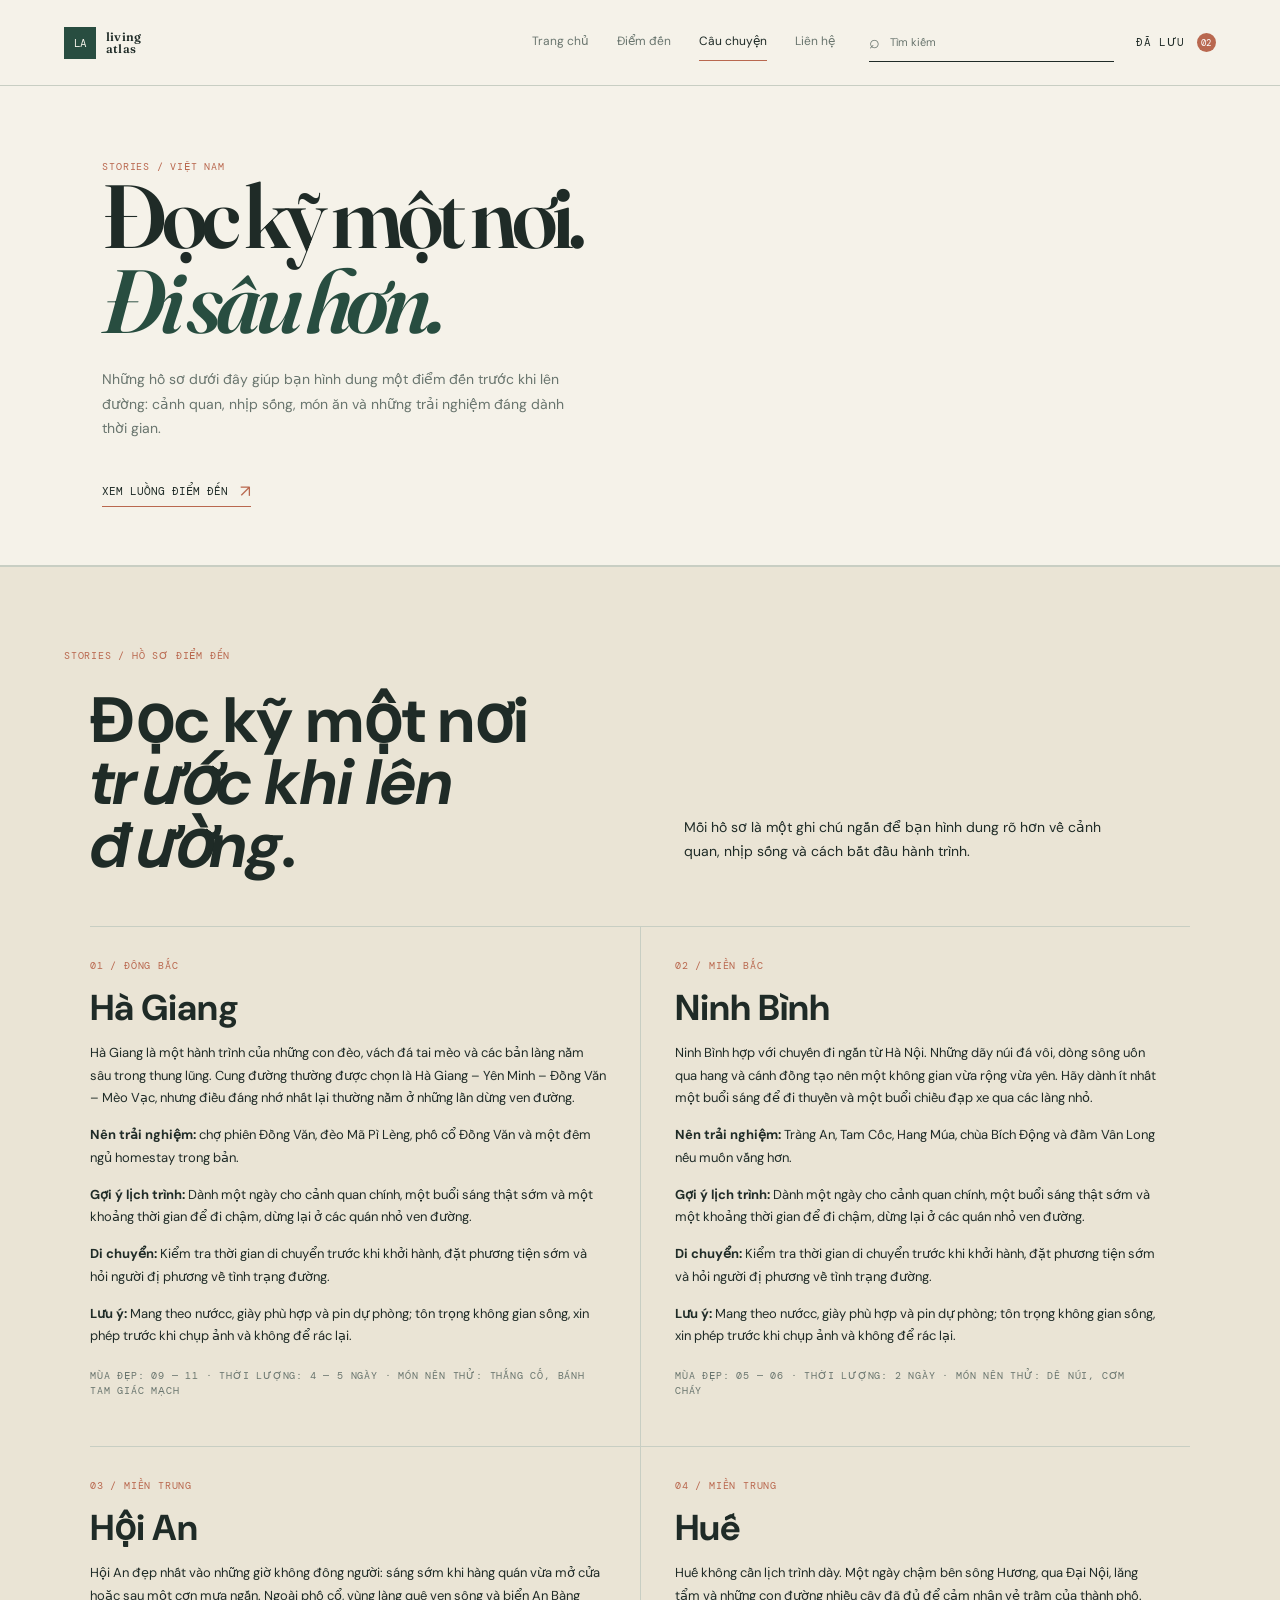
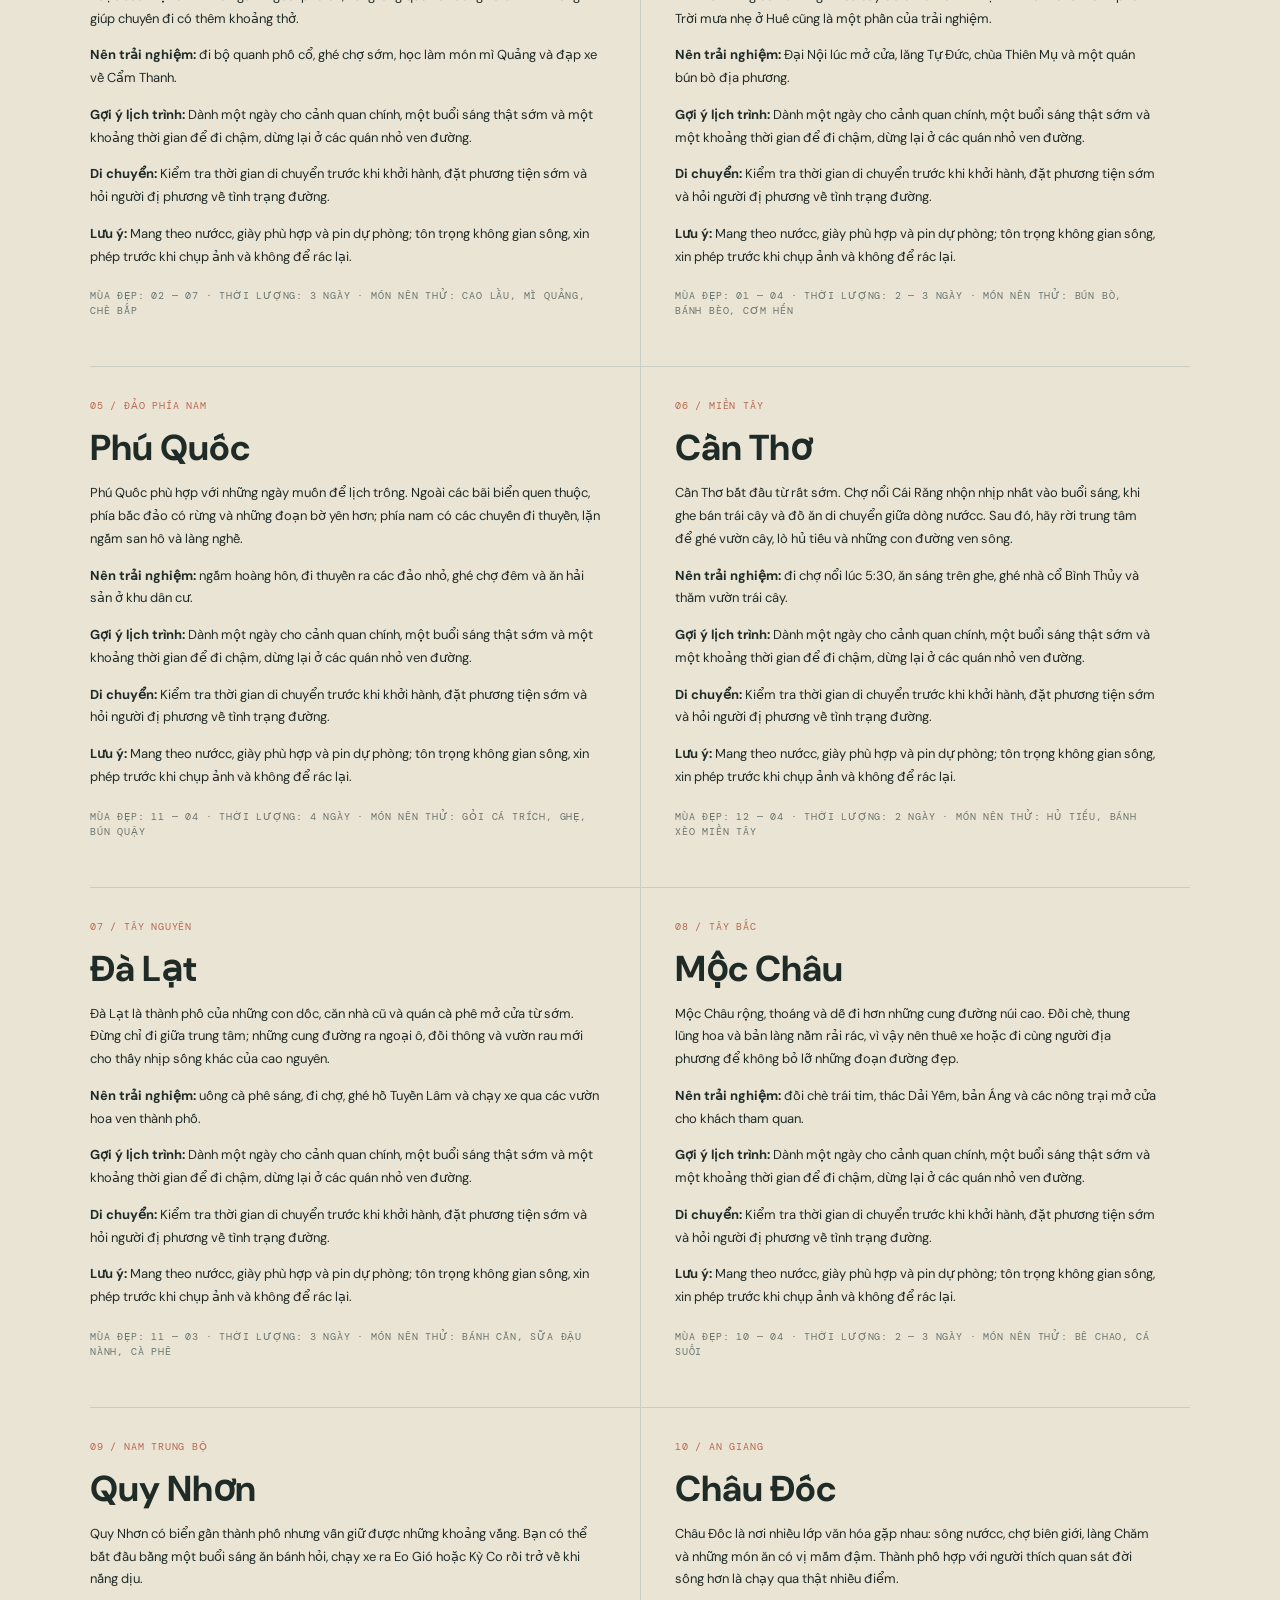
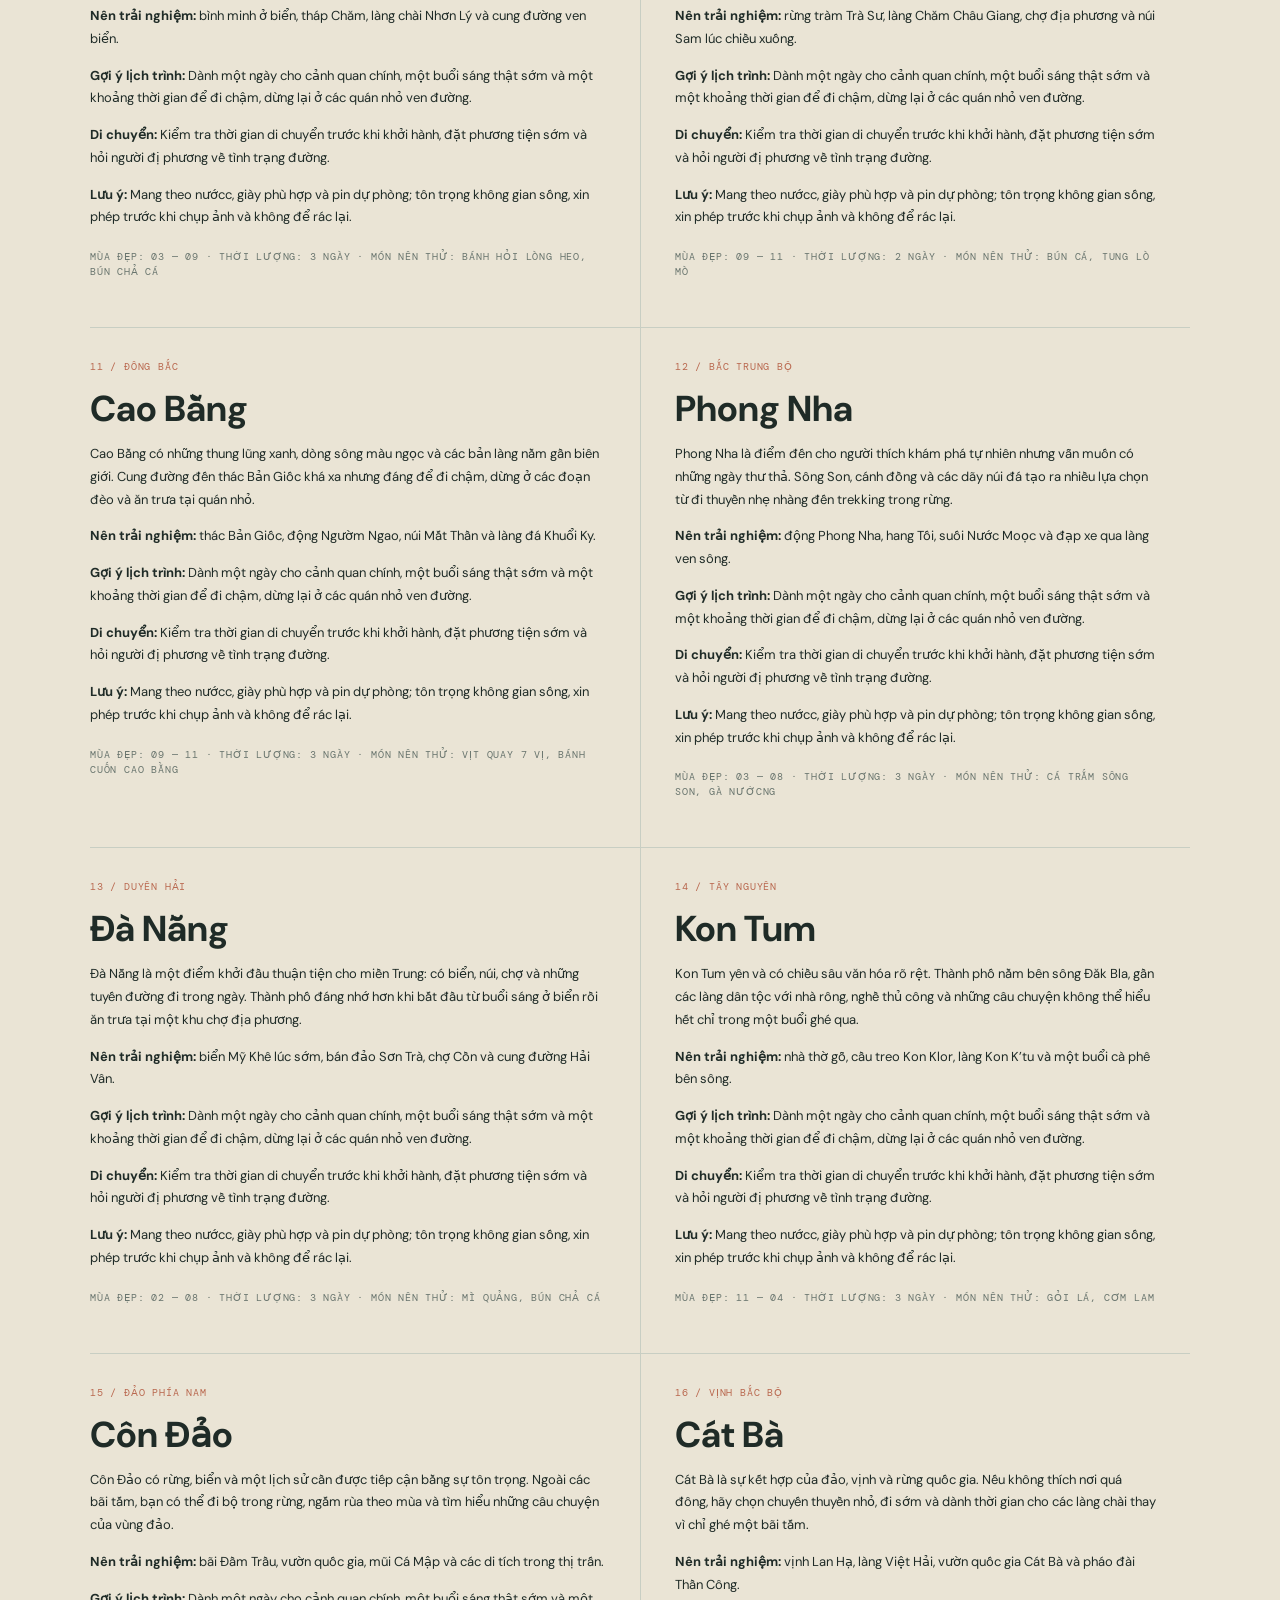
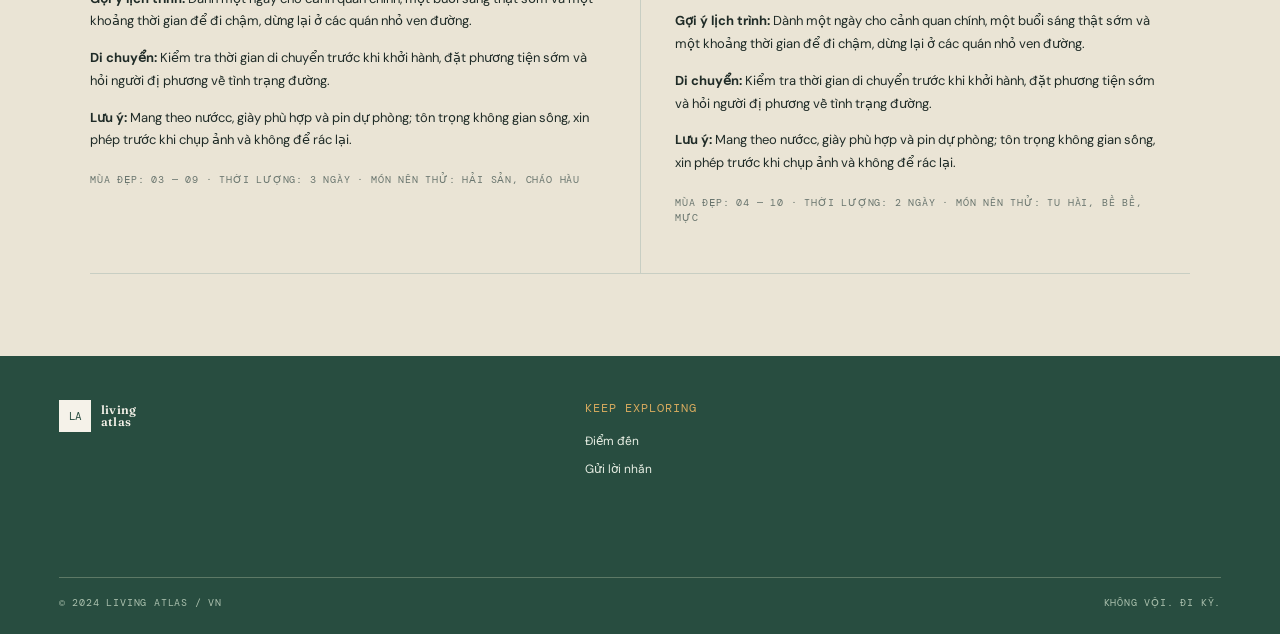
==== about.html @ f6a991e4 "update file wed" ====
<!doctype html><html lang="vi"><head><meta charset="UTF-8"><meta name="viewport" content="width=device-width, initial-scale=1.0"><meta name="description" content="Hồ sơ chi tiết về các địa điểm du lịch Việt Nam — Living Atlas."><title>Câu chuyện điểm đến — Living Atlas</title><link rel="preconnect" href="https://fonts.googleapis.com"><link rel="preconnect" href="https://fonts.gstatic.com" crossorigin><link href="https://fonts.googleapis.com/css2?family=DM+Mono:wght@400;500&family=DM+Sans:wght@400;500;700&family=Fraunces:opsz,wght@9..144,600;9..144,700&display=swap" rel="stylesheet"><link rel="stylesheet" href="css/style.css"></head><body><header class="atlas-header"><a class="atlas-mark" href="index.html"><span>LA</span><b>living<br>atlas</b></a><nav class="main-nav" aria-label="Điều hướng chính"><a href="index.html">Trang chủ</a><a href="products.html">Điểm đến</a><a class="active" href="about.html">Câu chuyện</a><a href="contact.html">Liên hệ</a></nav><div class="header-tools"><a class="command-trigger" href="products.html#search"><span class="mono">⌕</span><span>Tìm kiếm</span></a><a class="saved-link" href="contact.html#saved">Đã lưu <span class="saved-count">02</span></a></div></header><main><section class="discover-head"><div class="section-label mono">STORIES / VIỆT NAM</div><h1>Đọc kỹ một nơi.<br><em>Đi sâu hơn.</em></h1><p>Những hồ sơ dưới đây giúp bạn hình dung một điểm đến trước khi lên đường: cảnh quan, nhịp sống, món ăn và những trải nghiệm đáng dành thời gian.</p><a class="text-action" href="products.html">Xem luồng điểm đến <span>↗</span></a></section><section class="destination-details section-rule" id="details">
    <div class="section-label mono">STORIES / HỒ SƠ ĐIỂM ĐẾN</div>
    <div class="details-intro"><h2>Đọc kỹ một nơi<br><em>trước khi lên đường.</em></h2><p>Mỗi hồ sơ là một ghi chú ngắn để bạn hình dung rõ hơn về cảnh quan, nhịp sống và cách bắt đầu hành trình.</p></div>
    <div class="details-list">
      <article id="detail-ha-giang"><span class="mono">01 / ĐÔNG BẮC</span><h3>Hà Giang</h3><p>Hà Giang là một hành trình của những con đèo, vách đá tai mèo và các bản làng nằm sâu trong thung lũng. Cung đường thường được chọn là Hà Giang – Yên Minh – Đồng Văn – Mèo Vạc, nhưng điều đáng nhớ nhất lại thường nằm ở những lần dừng ven đường.</p><p><strong>Nên trải nghiệm:</strong> chợ phiên Đồng Văn, đèo Mã Pì Lèng, phố cổ Đồng Văn và một đêm ngủ homestay trong bản.</p><p><strong>Gợi ý lịch trình:</strong> Dành một ngày cho cảnh quan chính, một buổi sáng thật sớm và một khoảng thời gian để đi chậm, dừng lại ở các quán nhỏ ven đường.</p><p><strong>Di chuyển:</strong> Kiểm tra thời gian di chuyển trước khi khởi hành, đặt phương tiện sớm và hỏi người đị phương về tình trạng đường.</p><p><strong>Lưu ý:</strong> Mang theo nướcc, giày phù hợp và pin dự phòng; tôn trọng không gian sống, xin phép trước khi chụp ảnh và không để rác lại.</p><p class="detail-meta mono">MÙA ĐẸP: 09 — 11 · THỜI LƯỢNG: 4 — 5 NGÀY · MÓN NÊN THỬ: thắng cố, bánh tam giác mạch</p></article>
      <article id="detail-ninh-binh"><span class="mono">02 / MIỀN BẮC</span><h3>Ninh Bình</h3><p>Ninh Bình hợp với chuyến đi ngắn từ Hà Nội. Những dãy núi đá vôi, dòng sông uốn qua hang và cánh đồng tạo nên một không gian vừa rộng vừa yên. Hãy dành ít nhất một buổi sáng để đi thuyền và một buổi chiều đạp xe qua các làng nhỏ.</p><p><strong>Nên trải nghiệm:</strong> Tràng An, Tam Cốc, Hang Múa, chùa Bích Động và đầm Vân Long nếu muốn vắng hơn.</p><p><strong>Gợi ý lịch trình:</strong> Dành một ngày cho cảnh quan chính, một buổi sáng thật sớm và một khoảng thời gian để đi chậm, dừng lại ở các quán nhỏ ven đường.</p><p><strong>Di chuyển:</strong> Kiểm tra thời gian di chuyển trước khi khởi hành, đặt phương tiện sớm và hỏi người đị phương về tình trạng đường.</p><p><strong>Lưu ý:</strong> Mang theo nướcc, giày phù hợp và pin dự phòng; tôn trọng không gian sống, xin phép trước khi chụp ảnh và không để rác lại.</p><p class="detail-meta mono">MÙA ĐẸP: 05 — 06 · THỜI LƯỢNG: 2 NGÀY · MÓN NÊN THỬ: dê núi, cơm cháy</p></article>
      <article id="detail-hoi-an"><span class="mono">03 / MIỀN TRUNG</span><h3>Hội An</h3><p>Hội An đẹp nhất vào những giờ không đông người: sáng sớm khi hàng quán vừa mở cửa hoặc sau một cơn mưa ngắn. Ngoài phố cổ, vùng làng quê ven sông và biển An Bàng giúp chuyến đi có thêm khoảng thở.</p><p><strong>Nên trải nghiệm:</strong> đi bộ quanh phố cổ, ghé chợ sớm, học làm món mì Quảng và đạp xe về Cẩm Thanh.</p><p><strong>Gợi ý lịch trình:</strong> Dành một ngày cho cảnh quan chính, một buổi sáng thật sớm và một khoảng thời gian để đi chậm, dừng lại ở các quán nhỏ ven đường.</p><p><strong>Di chuyển:</strong> Kiểm tra thời gian di chuyển trước khi khởi hành, đặt phương tiện sớm và hỏi người đị phương về tình trạng đường.</p><p><strong>Lưu ý:</strong> Mang theo nướcc, giày phù hợp và pin dự phòng; tôn trọng không gian sống, xin phép trước khi chụp ảnh và không để rác lại.</p><p class="detail-meta mono">MÙA ĐẸP: 02 — 07 · THỜI LƯỢNG: 3 NGÀY · MÓN NÊN THỬ: cao lầu, mì Quảng, chè bắp</p></article>
      <article id="detail-hue"><span class="mono">04 / MIỀN TRUNG</span><h3>Huế</h3><p>Huế không cần lịch trình dày. Một ngày chậm bên sông Hương, qua Đại Nội, lăng tẩm và những con đường nhiều cây đã đủ để cảm nhận vẻ trầm của thành phố. Trời mưa nhẹ ở Huế cũng là một phần của trải nghiệm.</p><p><strong>Nên trải nghiệm:</strong> Đại Nội lúc mở cửa, lăng Tự Đức, chùa Thiên Mụ và một quán bún bò địa phương.</p><p><strong>Gợi ý lịch trình:</strong> Dành một ngày cho cảnh quan chính, một buổi sáng thật sớm và một khoảng thời gian để đi chậm, dừng lại ở các quán nhỏ ven đường.</p><p><strong>Di chuyển:</strong> Kiểm tra thời gian di chuyển trước khi khởi hành, đặt phương tiện sớm và hỏi người đị phương về tình trạng đường.</p><p><strong>Lưu ý:</strong> Mang theo nướcc, giày phù hợp và pin dự phòng; tôn trọng không gian sống, xin phép trước khi chụp ảnh và không để rác lại.</p><p class="detail-meta mono">MÙA ĐẸP: 01 — 04 · THỜI LƯỢNG: 2 — 3 NGÀY · MÓN NÊN THỬ: bún bò, bánh bèo, cơm hến</p></article>
      <article id="detail-phu-quoc"><span class="mono">05 / ĐẢO PHÍA NAM</span><h3>Phú Quốc</h3><p>Phú Quốc phù hợp với những ngày muốn để lịch trống. Ngoài các bãi biển quen thuộc, phía bắc đảo có rừng và những đoạn bờ yên hơn; phía nam có các chuyến đi thuyền, lặn ngắm san hô và làng nghề.</p><p><strong>Nên trải nghiệm:</strong> ngắm hoàng hôn, đi thuyền ra các đảo nhỏ, ghé chợ đêm và ăn hải sản ở khu dân cư.</p><p><strong>Gợi ý lịch trình:</strong> Dành một ngày cho cảnh quan chính, một buổi sáng thật sớm và một khoảng thời gian để đi chậm, dừng lại ở các quán nhỏ ven đường.</p><p><strong>Di chuyển:</strong> Kiểm tra thời gian di chuyển trước khi khởi hành, đặt phương tiện sớm và hỏi người đị phương về tình trạng đường.</p><p><strong>Lưu ý:</strong> Mang theo nướcc, giày phù hợp và pin dự phòng; tôn trọng không gian sống, xin phép trước khi chụp ảnh và không để rác lại.</p><p class="detail-meta mono">MÙA ĐẸP: 11 — 04 · THỜI LƯỢNG: 4 NGÀY · MÓN NÊN THỬ: gỏi cá trích, ghẹ, bún quậy</p></article>
      <article id="detail-can-tho"><span class="mono">06 / MIỀN TÂY</span><h3>Cần Thơ</h3><p>Cần Thơ bắt đầu từ rất sớm. Chợ nổi Cái Răng nhộn nhịp nhất vào buổi sáng, khi ghe bán trái cây và đồ ăn di chuyển giữa dòng nướcc. Sau đó, hãy rời trung tâm để ghé vườn cây, lò hủ tiếu và những con đường ven sông.</p><p><strong>Nên trải nghiệm:</strong> đi chợ nổi lúc 5:30, ăn sáng trên ghe, ghé nhà cổ Bình Thủy và thăm vườn trái cây.</p><p><strong>Gợi ý lịch trình:</strong> Dành một ngày cho cảnh quan chính, một buổi sáng thật sớm và một khoảng thời gian để đi chậm, dừng lại ở các quán nhỏ ven đường.</p><p><strong>Di chuyển:</strong> Kiểm tra thời gian di chuyển trước khi khởi hành, đặt phương tiện sớm và hỏi người đị phương về tình trạng đường.</p><p><strong>Lưu ý:</strong> Mang theo nướcc, giày phù hợp và pin dự phòng; tôn trọng không gian sống, xin phép trước khi chụp ảnh và không để rác lại.</p><p class="detail-meta mono">MÙA ĐẸP: 12 — 04 · THỜI LƯỢNG: 2 NGÀY · MÓN NÊN THỬ: hủ tiếu, bánh xèo miền Tây</p></article>
      <article id="detail-da-lat"><span class="mono">07 / TÂY NGUYÊN</span><h3>Đà Lạt</h3><p>Đà Lạt là thành phố của những con dốc, căn nhà cũ và quán cà phê mở cửa từ sớm. Đừng chỉ đi giữa trung tâm; những cung đường ra ngoại ô, đồi thông và vườn rau mới cho thấy nhịp sống khác của cao nguyên.</p><p><strong>Nên trải nghiệm:</strong> uống cà phê sáng, đi chợ, ghé hồ Tuyền Lâm và chạy xe qua các vườn hoa ven thành phố.</p><p><strong>Gợi ý lịch trình:</strong> Dành một ngày cho cảnh quan chính, một buổi sáng thật sớm và một khoảng thời gian để đi chậm, dừng lại ở các quán nhỏ ven đường.</p><p><strong>Di chuyển:</strong> Kiểm tra thời gian di chuyển trước khi khởi hành, đặt phương tiện sớm và hỏi người đị phương về tình trạng đường.</p><p><strong>Lưu ý:</strong> Mang theo nướcc, giày phù hợp và pin dự phòng; tôn trọng không gian sống, xin phép trước khi chụp ảnh và không để rác lại.</p><p class="detail-meta mono">MÙA ĐẸP: 11 — 03 · THỜI LƯỢNG: 3 NGÀY · MÓN NÊN THỬ: bánh căn, sữa đậu nành, cà phê</p></article>
      <article id="detail-moc-chau"><span class="mono">08 / TÂY BẮC</span><h3>Mộc Châu</h3><p>Mộc Châu rộng, thoáng và dễ đi hơn những cung đường núi cao. Đồi chè, thung lũng hoa và bản làng nằm rải rác, vì vậy nên thuê xe hoặc đi cùng người địa phương để không bỏ lỡ những đoạn đường đẹp.</p><p><strong>Nên trải nghiệm:</strong> đồi chè trái tim, thác Dải Yếm, bản Áng và các nông trại mở cửa cho khách tham quan.</p><p><strong>Gợi ý lịch trình:</strong> Dành một ngày cho cảnh quan chính, một buổi sáng thật sớm và một khoảng thời gian để đi chậm, dừng lại ở các quán nhỏ ven đường.</p><p><strong>Di chuyển:</strong> Kiểm tra thời gian di chuyển trước khi khởi hành, đặt phương tiện sớm và hỏi người đị phương về tình trạng đường.</p><p><strong>Lưu ý:</strong> Mang theo nướcc, giày phù hợp và pin dự phòng; tôn trọng không gian sống, xin phép trước khi chụp ảnh và không để rác lại.</p><p class="detail-meta mono">MÙA ĐẸP: 10 — 04 · THỜI LƯỢNG: 2 — 3 NGÀY · MÓN NÊN THỬ: bê chao, cá suối</p></article>
      <article id="detail-quy-nhon"><span class="mono">09 / NAM TRUNG BỘ</span><h3>Quy Nhơn</h3><p>Quy Nhơn có biển gần thành phố nhưng vẫn giữ được những khoảng vắng. Bạn có thể bắt đầu bằng một buổi sáng ăn bánh hỏi, chạy xe ra Eo Gió hoặc Kỳ Co rồi trở về khi nắng dịu.</p><p><strong>Nên trải nghiệm:</strong> bình minh ở biển, tháp Chăm, làng chài Nhơn Lý và cung đường ven biển.</p><p><strong>Gợi ý lịch trình:</strong> Dành một ngày cho cảnh quan chính, một buổi sáng thật sớm và một khoảng thời gian để đi chậm, dừng lại ở các quán nhỏ ven đường.</p><p><strong>Di chuyển:</strong> Kiểm tra thời gian di chuyển trước khi khởi hành, đặt phương tiện sớm và hỏi người đị phương về tình trạng đường.</p><p><strong>Lưu ý:</strong> Mang theo nướcc, giày phù hợp và pin dự phòng; tôn trọng không gian sống, xin phép trước khi chụp ảnh và không để rác lại.</p><p class="detail-meta mono">MÙA ĐẸP: 03 — 09 · THỜI LƯỢNG: 3 NGÀY · MÓN NÊN THỬ: bánh hỏi lòng heo, bún chả cá</p></article>
      <article id="detail-chau-doc"><span class="mono">10 / AN GIANG</span><h3>Châu Đốc</h3><p>Châu Đốc là nơi nhiều lớp văn hóa gặp nhau: sông nướcc, chợ biên giới, làng Chăm và những món ăn có vị mắm đậm. Thành phố hợp với người thích quan sát đời sống hơn là chạy qua thật nhiều điểm.</p><p><strong>Nên trải nghiệm:</strong> rừng tràm Trà Sư, làng Chăm Châu Giang, chợ địa phương và núi Sam lúc chiều xuống.</p><p><strong>Gợi ý lịch trình:</strong> Dành một ngày cho cảnh quan chính, một buổi sáng thật sớm và một khoảng thời gian để đi chậm, dừng lại ở các quán nhỏ ven đường.</p><p><strong>Di chuyển:</strong> Kiểm tra thời gian di chuyển trước khi khởi hành, đặt phương tiện sớm và hỏi người đị phương về tình trạng đường.</p><p><strong>Lưu ý:</strong> Mang theo nướcc, giày phù hợp và pin dự phòng; tôn trọng không gian sống, xin phép trước khi chụp ảnh và không để rác lại.</p><p class="detail-meta mono">MÙA ĐẸP: 09 — 11 · THỜI LƯỢNG: 2 NGÀY · MÓN NÊN THỬ: bún cá, tung lò mò</p></article>
      <article id="detail-cao-bang"><span class="mono">11 / ĐÔNG BẮC</span><h3>Cao Bằng</h3><p>Cao Bằng có những thung lũng xanh, dòng sông màu ngọc và các bản làng nằm gần biên giới. Cung đường đến thác Bản Giốc khá xa nhưng đáng để đi chậm, dừng ở các đoạn đèo và ăn trưa tại quán nhỏ.</p><p><strong>Nên trải nghiệm:</strong> thác Bản Giốc, động Ngườm Ngao, núi Mắt Thần và làng đá Khuổi Ky.</p><p><strong>Gợi ý lịch trình:</strong> Dành một ngày cho cảnh quan chính, một buổi sáng thật sớm và một khoảng thời gian để đi chậm, dừng lại ở các quán nhỏ ven đường.</p><p><strong>Di chuyển:</strong> Kiểm tra thời gian di chuyển trước khi khởi hành, đặt phương tiện sớm và hỏi người đị phương về tình trạng đường.</p><p><strong>Lưu ý:</strong> Mang theo nướcc, giày phù hợp và pin dự phòng; tôn trọng không gian sống, xin phép trước khi chụp ảnh và không để rác lại.</p><p class="detail-meta mono">MÙA ĐẸP: 09 — 11 · THỜI LƯỢNG: 3 NGÀY · MÓN NÊN THỬ: vịt quay 7 vị, bánh cuốn Cao Bằng</p></article>
      <article id="detail-phong-nha"><span class="mono">12 / BẮC TRUNG BỘ</span><h3>Phong Nha</h3><p>Phong Nha là điểm đến cho người thích khám phá tự nhiên nhưng vẫn muốn có những ngày thư thả. Sông Son, cánh đồng và các dãy núi đá tạo ra nhiều lựa chọn từ đi thuyền nhẹ nhàng đến trekking trong rừng.</p><p><strong>Nên trải nghiệm:</strong> động Phong Nha, hang Tối, suối Nước Moọc và đạp xe qua làng ven sông.</p><p><strong>Gợi ý lịch trình:</strong> Dành một ngày cho cảnh quan chính, một buổi sáng thật sớm và một khoảng thời gian để đi chậm, dừng lại ở các quán nhỏ ven đường.</p><p><strong>Di chuyển:</strong> Kiểm tra thời gian di chuyển trước khi khởi hành, đặt phương tiện sớm và hỏi người đị phương về tình trạng đường.</p><p><strong>Lưu ý:</strong> Mang theo nướcc, giày phù hợp và pin dự phòng; tôn trọng không gian sống, xin phép trước khi chụp ảnh và không để rác lại.</p><p class="detail-meta mono">MÙA ĐẸP: 03 — 08 · THỜI LƯỢNG: 3 NGÀY · MÓN NÊN THỬ: cá trắm sông Son, gà nướcng</p></article>
      <article id="detail-da-nang"><span class="mono">13 / DUYÊN HẢI</span><h3>Đà Nẵng</h3><p>Đà Nẵng là một điểm khởi đầu thuận tiện cho miền Trung: có biển, núi, chợ và những tuyến đường đi trong ngày. Thành phố đáng nhớ hơn khi bắt đầu từ buổi sáng ở biển rồi ăn trưa tại một khu chợ địa phương.</p><p><strong>Nên trải nghiệm:</strong> biển Mỹ Khê lúc sớm, bán đảo Sơn Trà, chợ Cồn và cung đường Hải Vân.</p><p><strong>Gợi ý lịch trình:</strong> Dành một ngày cho cảnh quan chính, một buổi sáng thật sớm và một khoảng thời gian để đi chậm, dừng lại ở các quán nhỏ ven đường.</p><p><strong>Di chuyển:</strong> Kiểm tra thời gian di chuyển trước khi khởi hành, đặt phương tiện sớm và hỏi người đị phương về tình trạng đường.</p><p><strong>Lưu ý:</strong> Mang theo nướcc, giày phù hợp và pin dự phòng; tôn trọng không gian sống, xin phép trước khi chụp ảnh và không để rác lại.</p><p class="detail-meta mono">MÙA ĐẸP: 02 — 08 · THỜI LƯỢNG: 3 NGÀY · MÓN NÊN THỬ: mì Quảng, bún chả cá</p></article>
      <article id="detail-kon-tum"><span class="mono">14 / TÂY NGUYÊN</span><h3>Kon Tum</h3><p>Kon Tum yên và có chiều sâu văn hóa rõ rệt. Thành phố nằm bên sông Đăk Bla, gần các làng dân tộc với nhà rông, nghề thủ công và những câu chuyện không thể hiểu hết chỉ trong một buổi ghé qua.</p><p><strong>Nên trải nghiệm:</strong> nhà thờ gỗ, cầu treo Kon Klor, làng Kon K’tu và một buổi cà phê bên sông.</p><p><strong>Gợi ý lịch trình:</strong> Dành một ngày cho cảnh quan chính, một buổi sáng thật sớm và một khoảng thời gian để đi chậm, dừng lại ở các quán nhỏ ven đường.</p><p><strong>Di chuyển:</strong> Kiểm tra thời gian di chuyển trước khi khởi hành, đặt phương tiện sớm và hỏi người đị phương về tình trạng đường.</p><p><strong>Lưu ý:</strong> Mang theo nướcc, giày phù hợp và pin dự phòng; tôn trọng không gian sống, xin phép trước khi chụp ảnh và không để rác lại.</p><p class="detail-meta mono">MÙA ĐẸP: 11 — 04 · THỜI LƯỢNG: 3 NGÀY · MÓN NÊN THỬ: gỏi lá, cơm lam</p></article>
      <article id="detail-con-dao"><span class="mono">15 / ĐẢO PHÍA NAM</span><h3>Côn Đảo</h3><p>Côn Đảo có rừng, biển và một lịch sử cần được tiếp cận bằng sự tôn trọng. Ngoài các bãi tắm, bạn có thể đi bộ trong rừng, ngắm rùa theo mùa và tìm hiểu những câu chuyện của vùng đảo.</p><p><strong>Nên trải nghiệm:</strong> bãi Đầm Trầu, vườn quốc gia, mũi Cá Mập và các di tích trong thị trấn.</p><p><strong>Gợi ý lịch trình:</strong> Dành một ngày cho cảnh quan chính, một buổi sáng thật sớm và một khoảng thời gian để đi chậm, dừng lại ở các quán nhỏ ven đường.</p><p><strong>Di chuyển:</strong> Kiểm tra thời gian di chuyển trước khi khởi hành, đặt phương tiện sớm và hỏi người đị phương về tình trạng đường.</p><p><strong>Lưu ý:</strong> Mang theo nướcc, giày phù hợp và pin dự phòng; tôn trọng không gian sống, xin phép trước khi chụp ảnh và không để rác lại.</p><p class="detail-meta mono">MÙA ĐẸP: 03 — 09 · THỜI LƯỢNG: 3 NGÀY · MÓN NÊN THỬ: hải sản, cháo hàu</p></article>
      <article id="detail-cat-ba"><span class="mono">16 / VỊNH BẮC BỘ</span><h3>Cát Bà</h3><p>Cát Bà là sự kết hợp của đảo, vịnh và rừng quốc gia. Nếu không thích nơi quá đông, hãy chọn chuyến thuyền nhỏ, đi sớm và dành thời gian cho các làng chài thay vì chỉ ghé một bãi tắm.</p><p><strong>Nên trải nghiệm:</strong> vịnh Lan Hạ, làng Việt Hải, vườn quốc gia Cát Bà và pháo đài Thần Công.</p><p><strong>Gợi ý lịch trình:</strong> Dành một ngày cho cảnh quan chính, một buổi sáng thật sớm và một khoảng thời gian để đi chậm, dừng lại ở các quán nhỏ ven đường.</p><p><strong>Di chuyển:</strong> Kiểm tra thời gian di chuyển trước khi khởi hành, đặt phương tiện sớm và hỏi người đị phương về tình trạng đường.</p><p><strong>Lưu ý:</strong> Mang theo nướcc, giày phù hợp và pin dự phòng; tôn trọng không gian sống, xin phép trước khi chụp ảnh và không để rác lại.</p><p class="detail-meta mono">MÙA ĐẸP: 04 — 10 · THỜI LƯỢNG: 2 NGÀY · MÓN NÊN THỬ: tu hài, bề bề, mực</p></article>
    </div>
  </section></main><footer class="atlas-footer compact"><div class="footer-brand"><a class="atlas-mark" href="index.html"><span>LA</span><b>living<br>atlas</b></a></div><div><p class="mono footer-label">KEEP EXPLORING</p><a href="products.html">Điểm đến</a><a href="contact.html">Gửi lời nhắn</a></div><div class="footer-bottom mono"><span>© 2024 LIVING ATLAS / VN</span><span>Không vội. Đi kỹ.</span></div></footer></body></html>
---- css/style.css ----
:root{--ink:#1f2b27;--muted:#69756e;--paper:#f5f2e9;--paper-deep:#eae4d5;--green:#284d40;--rust:#b9684f;--ochre:#d6aa5e;--blue:#a7c5c5;--line:#c8cec3;--serif:"Fraunces",Georgia,serif;--sans:"DM Sans",Arial,sans-serif;--mono:"DM Mono",monospace}
*{box-sizing:border-box}html{scroll-behavior:smooth}body{margin:0;background:var(--paper);color:var(--ink);font-family:var(--sans);font-size:15px;line-height:1.65}img{display:block;width:100%;object-fit:cover}a{color:inherit;text-decoration:none}button,input{font:inherit}.mono{font:10px var(--mono);letter-spacing:.08em;text-transform:uppercase}.atlas-header{height:86px;border-bottom:1px solid var(--line);display:flex;align-items:center;justify-content:space-between;padding:0 4.6vw;position:relative;z-index:20;background:var(--paper)}.atlas-mark{display:flex;align-items:center;gap:10px;width:104px}.atlas-mark span{display:grid;place-items:center;width:32px;height:32px;background:var(--green);color:var(--paper);font:11px var(--mono);letter-spacing:-.08em}.atlas-mark b{font:600 12px/1 var(--serif);letter-spacing:.02em}.header-context{display:flex;gap:28px;align-items:center;color:var(--muted);font-size:11px}.context-place{font-size:12px;color:var(--ink)}.header-tools{display:flex;align-items:center;gap:22px}.command-trigger{border-bottom:1px solid var(--ink);display:flex;align-items:center;gap:9px;padding:7px 0;color:var(--muted);font-size:11px;width:245px}.command-trigger .mono{font-size:18px}.command-trigger kbd{margin-left:auto;font:9px var(--mono);border:1px solid var(--line);padding:2px 5px}.saved-link{font:11px var(--mono);text-transform:uppercase;letter-spacing:.08em}.saved-count{display:inline-grid;place-items:center;background:var(--rust);color:#fff;width:19px;height:19px;margin-left:4px;border-radius:50%;font-size:9px}.menu-trigger{height:30px;width:41px;border:0;background:none;position:relative;cursor:pointer;padding:0}.menu-trigger span{height:1px;background:var(--ink);display:block;width:28px;margin:5px 0}.menu-trigger i{position:absolute;left:0;top:25px;font:9px var(--mono);font-style:normal;text-transform:uppercase}.spatial-menu{position:fixed;inset:86px 0 0;background:var(--green);color:var(--paper);z-index:19;padding:50px 8vw;display:none}.spatial-menu.open{display:block}.menu-note{color:#abc0ac}.menu-links{max-width:900px;margin:45px 0}.menu-links a{display:flex;align-items:baseline;gap:28px;border-bottom:1px solid #ffffff33;padding:14px 0;font:600 clamp(28px,4vw,55px) var(--serif)}.menu-links a span{font:11px var(--mono);color:var(--ochre)}.menu-links a em{font:20px var(--sans);font-style:normal;margin-left:auto}.menu-footer{color:#abc0ac}.entry{min-height:690px;display:grid;grid-template-columns:17% 34% 39% 10%;grid-template-rows:1fr auto;gap:0;padding:48px 4.6vw 30px;position:relative;overflow:hidden;background:var(--paper)}.entry-stamp{grid-column:1;grid-row:1;color:var(--muted);line-height:1.7}.entry-copy{grid-column:2;grid-row:1;align-self:center;padding-right:45px;position:relative;z-index:2}.kicker{font:10px var(--mono);letter-spacing:.12em;text-transform:uppercase;color:var(--rust);margin:0 0 22px}.entry h1,.discover-head h1,.map-page-head h1,.planner-head h1,.saved-head h1,.search-page h1{font:600 clamp(55px,7vw,106px)/.91 var(--serif);letter-spacing:-.06em;margin:0 0 30px}.entry h1 i,.discover-head h1 em,.map-page-head h1 em,.planner-head h1 em,.saved-head h1 em{font-style:italic;color:var(--green)}.entry-intro{color:var(--muted);max-width:340px;font-size:15px;line-height:1.8}.text-action{display:inline-flex;gap:12px;align-items:center;border-bottom:1px solid var(--rust);padding-bottom:4px;font:11px var(--mono);text-transform:uppercase;margin-top:25px}.text-action span{font:17px var(--sans);color:var(--rust)}.entry-visual{grid-column:3;grid-row:1 / span 2;margin:0 0 0 -2%;height:570px;position:relative}.entry-visual img{height:100%}.entry-visual:after{content:"";position:absolute;inset:15px;border:1px solid #fff9}.entry-visual figcaption{position:absolute;bottom:18px;left:20px;right:20px;color:#fff;display:flex;justify-content:space-between;font-size:10px;text-shadow:0 1px 4px #0008}.entry-data{grid-column:4;grid-row:1;align-self:end;padding:0 0 42px 24px;display:flex;flex-direction:column;gap:12px;font-size:11px}.entry-data strong{font:22px var(--serif)}.entry-data .weather{color:var(--rust)}.entry-data .mono{color:var(--muted);line-height:1.7}.section-rule{border-top:1px solid var(--line);padding:105px 4.6vw}.section-label{color:var(--rust)}.signals{display:grid;grid-template-columns:18% 32% 50%;gap:0}.signal-intro{padding-right:8vw}.signal-intro h2,.map-heading h2,.field-note h2,.dayline-head h2{font:600 clamp(36px,4vw,64px)/.98 var(--serif);letter-spacing:-.05em;margin:0}.signal-intro h2 em,.map-heading h2 em,.field-note h2 em,.dayline-head h2 em{font-style:italic;color:var(--green)}.signal-intro p{color:var(--muted);max-width:270px;margin-top:24px}.mood-list{border-top:1px solid var(--line)}.mood-item{display:grid;grid-template-columns:48px 1fr 30px;align-items:center;gap:12px;border-bottom:1px solid var(--line);padding:18px 0;transition:padding .25s,color .25s}.mood-item:hover,.mood-item.active{padding-left:17px;color:var(--green)}.mood-number{color:var(--rust)}.mood-item strong{font:18px var(--serif);font-weight:600}.mood-item small{display:block;color:var(--muted);font-size:11px;margin-top:3px}.mood-item i{font-style:normal;color:var(--rust);font-size:20px}.atlas-map{background:#e4e7dc}.map-heading{display:flex;justify-content:space-between;align-items:end;margin:28px 0 48px}.map-stage{height:530px;background:#d5dfd2;position:relative;overflow:hidden;border:1px solid #b9c5b8}.map-lines,.map-contour{position:absolute;inset:0;background-image:linear-gradient(28deg,transparent 48%,#94ad9a66 49%,transparent 50%),linear-gradient(-50deg,transparent 56%,#fff8 57%,transparent 58%),repeating-radial-gradient(ellipse at 42% 55%,transparent 0 39px,#9eb5a040 40px 41px);background-size:180px 180px,220px 220px,auto}.map-label{position:absolute;font:10px var(--mono);letter-spacing:.12em;color:#496958}.label-north{left:25%;top:17%}.label-central{left:47%;top:52%}.label-south{left:69%;bottom:15%}.map-pin{position:absolute;border:0;background:none;color:var(--green);cursor:pointer}.map-pin b{display:block;width:14px;height:14px;border:3px solid var(--paper);background:var(--rust);box-shadow:0 0 0 1px var(--rust);border-radius:50%}.map-pin span{display:block;font:10px var(--mono);margin:7px 0;white-space:nowrap}.pin-one{left:28%;top:20%}.pin-two{left:48%;top:53%}.pin-three{left:70%;bottom:17%}.map-story{position:absolute;right:24px;bottom:24px;background:var(--paper);width:230px;padding:18px;border-left:3px solid var(--rust)}.map-story span{color:var(--rust)}.map-story strong{display:block;font:21px/1.1 var(--serif);margin:14px 0}.map-story a,.map-info-panel a{font:10px var(--mono);text-transform:uppercase;border-bottom:1px solid var(--rust);padding-bottom:3px}.field-note{display:grid;grid-template-columns:43% 57%;gap:8vw;align-items:center}.note-image{height:560px;position:relative}.note-image img{height:100%}.vertical-label{position:absolute;right:-30px;top:26px;writing-mode:vertical-rl;color:var(--rust)}.note-copy{max-width:470px}.note-copy>p:not(.kicker){color:var(--muted);line-height:1.9}.quote-mini{border-left:2px solid var(--ochre);padding:13px 20px;margin:30px 0;color:var(--green);font:19px/1.4 var(--serif)}.quote-mini small{display:block;color:var(--muted);font:10px var(--mono);margin-top:12px}.dayline{display:grid;grid-template-columns:18% 82%;background:var(--paper-deep)}.dayline-head{display:flex;justify-content:space-between;align-items:end;border-bottom:1px solid var(--line);padding-bottom:25px}.dayline-head>span{color:var(--muted)}.timeline{display:grid;grid-template-columns:repeat(3,1fr);gap:0}.timeline>div{padding:28px 28px 0 0;border-right:1px solid var(--line);margin-right:28px}.timeline>div:last-child{border:0}.timeline time{font:24px var(--mono);color:var(--rust)}.timeline strong{display:block;font:19px var(--serif);margin-top:20px}.timeline p{color:var(--muted);font-size:12px}.atlas-footer{background:var(--green);color:#e7eee3;padding:66px 4.6vw 25px;display:grid;grid-template-columns:2fr 1fr 1.5fr;gap:7vw;position:relative}.atlas-footer .atlas-mark span{background:var(--paper);color:var(--green)}.atlas-footer .atlas-mark b{color:var(--paper)}.footer-brand>p,.atlas-footer p{color:#afc1b0;font-size:12px}.footer-label{color:var(--ochre)!important;margin:0 0 16px}.atlas-footer>div>a:not(.atlas-mark){display:block;font-size:12px;margin:8px 0}.newsletter{display:flex;border-bottom:1px solid #9db19e;margin-top:17px}.newsletter input{background:none;border:0;padding:9px 0;color:#fff;outline:0;width:100%;font-size:12px}.newsletter button{border:0;background:none;color:var(--ochre);font-size:19px}.footer-bottom{grid-column:1/-1;border-top:1px solid #5d7966;padding-top:18px;display:flex;justify-content:space-between;color:#aac0ad}.compact{padding-top:44px}.discover-head,.map-page-head,.planner-head,.saved-head{padding:82px 14vw 72px;border-bottom:1px solid var(--line);background:var(--paper)}.discover-head h1,.map-page-head h1,.planner-head h1,.saved-head h1{font-size:clamp(60px,8vw,115px);max-width:850px}.discover-head>p,.map-page-head>p,.planner-head>p,.saved-head>p{max-width:490px;color:var(--muted);font-size:16px}.filter-line{display:flex;gap:22px;align-items:center;border-top:1px solid var(--line);margin-top:53px;padding-top:17px}.filter{border:0;border-bottom:1px solid transparent;background:none;padding:4px 0;color:var(--muted);font-size:12px;cursor:pointer}.filter.active,.filter:hover{border-color:var(--rust);color:var(--ink)}.destination-stream{padding:90px 8vw}.stream-place{display:grid;grid-template-columns:57% 43%;align-items:center;max-width:1180px;margin:0 auto 130px}.stream-place:nth-child(2){grid-template-columns:43% 57%;max-width:1020px}.stream-place:nth-child(3){max-width:1050px;margin-left:8vw}.stream-place:nth-child(4){grid-template-columns:48% 52%;max-width:920px;margin-right:5vw}.stream-place:nth-child(5){max-width:1120px}.stream-place:nth-child(6){grid-template-columns:45% 55%;max-width:980px;margin-left:12vw}.stream-media{height:570px;position:relative}.stream-place:nth-child(2) .stream-media,.stream-place:nth-child(4) .stream-media{height:450px;margin-left:8vw}.stream-place:nth-child(3) .stream-media{height:490px}.stream-place:nth-child(5) .stream-media{height:520px}.stream-place:nth-child(6) .stream-media{height:390px;margin-left:8vw}.stream-media img{height:100%}.image-index{position:absolute;left:17px;top:17px;color:#fff}.stream-copy{padding:40px 10vw 40px 45px}.stream-place:nth-child(2) .stream-copy,.stream-place:nth-child(6) .stream-copy{padding-left:0;padding-right:45px}.stream-copy h2{font:600 clamp(54px,7vw,100px)/.8 var(--serif);letter-spacing:-.07em;margin:0 0 28px}.stream-copy h2 em{font-style:italic;color:var(--green)}.stream-copy>p:not(.kicker){color:var(--muted);max-width:340px}.data-strip{display:flex;gap:25px;border-top:1px solid var(--line);margin:30px 0 0;padding-top:13px}.data-strip dt{color:var(--rust);font-size:9px}.data-strip dd{margin:6px 0 0;font-size:11px}.map-page-stage{display:grid;grid-template-columns:1fr 300px;gap:30px;padding:65px 5vw;background:var(--paper-deep)}.atlas-map-large{height:650px;background:#d4dfd3;position:relative;overflow:hidden}.map-contour{position:absolute;inset:0;background-image:repeating-radial-gradient(ellipse at 42% 45%,transparent 0 34px,#9eb5a040 35px 36px),linear-gradient(35deg,transparent 49%,#91aa9466 50%,transparent 51%)}.map-label{position:absolute;font:11px var(--mono);letter-spacing:.12em;color:#496958}.map-h{left:21%;top:17%}.map-hn{left:43%;top:33%}.map-ha{left:54%;top:57%}.map-pq{left:73%;bottom:13%}.map-page-stage .map-pin{z-index:2}.pin-a{left:23%;top:20%}.pin-b{left:45%;top:36%}.pin-c{left:55%;top:60%}.pin-d{left:74%;bottom:15%}.route-svg{position:absolute;inset:0;width:100%;height:100%;fill:none;stroke:var(--rust);stroke-width:2;stroke-dasharray:8 8}.map-info-panel{position:absolute;left:25px;bottom:25px;width:240px;background:var(--paper);padding:20px;border-left:3px solid var(--rust)}.map-info-panel span{color:var(--rust)}.map-info-panel h2{font:28px/1 var(--serif);margin:15px 0}.map-info-panel p{font-size:12px;color:var(--muted)}.map-info-panel a{display:block;width:max-content;margin-top:20px}.map-legend{border-top:1px solid var(--line)}.map-legend>p{color:var(--rust)}.map-legend button{border:0;border-bottom:1px solid var(--line);background:none;width:100%;padding:18px 0;text-align:left;display:grid;grid-template-columns:12px 1fr auto;gap:10px;align-items:start;cursor:pointer}.map-legend small{display:block;color:var(--muted);font-size:10px;margin-top:4px}.dot{width:9px;height:9px;border-radius:50%;display:block;margin-top:4px}.dot.green{background:var(--green)}.dot.rust{background:var(--rust)}.dot.ochre{background:var(--ochre)}.planner-shell{display:grid;grid-template-columns:12% 48% 40%;padding:80px 12vw;background:var(--paper-deep);min-height:590px}.planner-progress{display:flex;flex-direction:column;align-items:center;gap:15px;color:var(--muted)}.planner-progress span.active{color:var(--rust)}.planner-progress i{height:46px;border-left:1px dashed var(--line)}.planner-form{padding-right:7vw}.planner-form fieldset{border:0;border-top:1px solid var(--line);padding:22px 0 40px;margin:0}.planner-form legend{font:19px var(--serif);padding:0}.choice-grid{display:grid;grid-template-columns:1fr 1fr;gap:12px;margin-top:22px}.choice-grid label,.duration-options label{cursor:pointer}.choice-grid input,.duration-options input{position:absolute;opacity:0}.choice-grid span{display:block;border:1px solid var(--line);padding:14px;min-height:75px;font:16px var(--serif)}.choice-grid span small{display:block;color:var(--muted);font:11px var(--sans);margin-top:5px}.choice-grid input:checked+span,.duration-options input:checked+span{border-color:var(--rust);background:#f3e7cf}.duration-options{display:flex;gap:10px;margin-top:22px}.duration-options span{display:block;border:1px solid var(--line);padding:12px 16px;font-size:12px}.planner-submit{border:0;padding:14px 20px}.planner-result{border-left:1px solid var(--line);padding-left:35px}.planner-result>span{color:var(--rust)}.result-art{height:240px;position:relative;margin:20px 0}.result-art img{height:100%}.result-art strong{position:absolute;left:18px;bottom:16px;color:#fff;font:27px/1 var(--serif);text-shadow:0 1px 4px #0009}.result-art em{color:#f5d58f}.planner-result>p:not(.result-empty){font-size:13px;color:var(--muted)}.result-empty{font:10px var(--mono);color:var(--muted);margin-top:35px}.saved-head{padding-bottom:55px}.saved-list{padding:70px 15vw;background:var(--paper-deep)}.saved-row{display:grid;grid-template-columns:50px 230px 1fr 30px;gap:25px;align-items:center;border-top:1px solid var(--line);padding:22px 0}.saved-row>img{height:145px}.saved-row h2{font:28px var(--serif);margin:5px 0}.saved-row p:last-child{font-size:12px;color:var(--muted)}.remove-save{border:0;background:none;font-size:25px;color:var(--rust);cursor:pointer}.saved-empty{border:1px dashed var(--line);padding:28px;text-align:center;margin-top:42px;color:var(--muted)}.saved-empty p{font:20px var(--serif);color:var(--ink)}.search-page{padding:90px 14vw;background:var(--paper);min-height:calc(100vh - 86px)}.big-search{margin:55px 0 65px;max-width:850px}.big-search label{display:block;font:42px var(--serif);margin-bottom:22px}.big-search>div{display:flex;align-items:center;border-bottom:2px solid var(--green);gap:14px}.big-search span{font-size:28px}.big-search input{border:0;background:none;outline:0;font:24px var(--serif);padding:15px 0;width:100%}.big-search button{border:0;background:none;color:var(--rust);font-size:25px}.search-suggestions{border-top:1px solid var(--line);padding-top:16px}.search-suggestions button{border:1px solid var(--line);background:none;padding:8px 12px;margin:13px 7px 0 0;font-size:11px;cursor:pointer}.search-suggestions button:hover{border-color:var(--rust)}.search-results{max-width:850px;margin-top:62px}.search-results>a{display:grid;grid-template-columns:140px 1fr 1fr 25px;align-items:center;border-top:1px solid var(--line);padding:18px 0}.search-results>a span{color:var(--rust)}.search-results>a strong{font:18px var(--serif)}.search-results>a small{color:var(--muted);font-size:11px}.search-results>a b{color:var(--rust)}
.map-layer-note{background:var(--paper-deep)}.map-layer-note h2{font:42px var(--serif);max-width:700px;margin:20px 0 12px}.map-layer-note p{color:var(--muted);max-width:470px}.contact-section{background:var(--paper)}.contact-layout{display:grid;grid-template-columns:1fr 1fr;gap:10vw;margin-top:45px}.contact-layout h2{font:52px/1 var(--serif);letter-spacing:-.05em;margin:0}.contact-layout h2 em{font-style:italic;color:var(--green)}.muted{color:var(--muted);max-width:360px}.contact-meta{color:var(--rust);line-height:1.9;margin-top:45px}.atlas-form{border-top:1px solid var(--line);padding-top:3px}.atlas-form label{display:block;font:11px var(--mono);text-transform:uppercase;color:var(--rust);padding:18px 0;border-bottom:1px solid var(--line)}.atlas-form input,.atlas-form textarea{display:block;width:100%;border:0;background:none;outline:0;padding:10px 0 2px;font:16px var(--serif);color:var(--ink);resize:vertical}.atlas-form button{border:0;padding:13px 18px;margin-top:26px;color:var(--paper)}.saved-preview{background:var(--paper-deep)}.saved-preview-grid{display:grid;grid-template-columns:1fr 1fr auto;gap:20px;margin-top:30px}.saved-preview-grid>div{border-top:1px solid var(--line);padding-top:15px}.saved-preview-grid strong{display:block;font:21px var(--serif)}.saved-preview-grid span{color:var(--muted);font-size:11px}.saved-preview-grid .text-action{align-self:center;margin:0}
@media(max-width:900px){.header-context{display:none}.entry{grid-template-columns:18% 42% 40%;min-height:650px}.entry-data{display:none}.entry-visual{height:530px}.signals{grid-template-columns:18% 35% 47%}.field-note{gap:5vw}.planner-shell{padding:65px 7vw}.saved-list{padding:60px 9vw}}
@media(max-width:700px){.atlas-header{height:72px;padding:0 20px}.header-tools{gap:13px}.command-trigger{width:auto;border:0}.command-trigger span:nth-child(2),.command-trigger kbd,.saved-link{display:none}.spatial-menu{inset:72px 0 0;padding:35px 25px}.menu-links{margin:35px 0}.entry{display:flex;flex-direction:column;padding:30px 20px 65px;min-height:0}.entry-stamp{order:0;margin-bottom:35px}.entry-copy{order:2;padding:42px 0 0}.entry-visual{order:1;height:430px;margin:0;width:100%}.entry h1{font-size:63px}.entry-data{display:flex;order:3;padding:35px 0 0;flex-direction:row;flex-wrap:wrap;gap:10px 25px}.entry-data strong{font-size:18px}.entry-data .mono:last-child{width:100%}.section-rule{padding:72px 20px}.signals,.dayline{display:block}.signal-intro{padding:35px 0 45px}.signal-intro h2,.map-heading h2,.field-note h2,.dayline-head h2{font-size:43px}.mood-item strong{font-size:16px}.map-heading{display:block}.map-heading .text-action{margin-top:22px}.map-stage{height:540px}.map-story{right:14px;bottom:14px}.field-note{display:flex;flex-direction:column;align-items:stretch}.note-image{height:400px;width:88%}.note-copy{max-width:none}.dayline-head{display:block}.dayline-head>span{display:block;margin-top:20px}.timeline{display:block}.timeline>div{border-right:0;border-bottom:1px solid var(--line);padding:24px 0;margin:0}.atlas-footer{display:block;padding:45px 20px 22px}.atlas-footer>div{margin-bottom:32px}.footer-bottom{display:flex!important;gap:15px;flex-direction:column;margin:45px 0 0}.discover-head,.map-page-head,.planner-head,.saved-head{padding:60px 20px 48px}.discover-head h1,.map-page-head h1,.planner-head h1,.saved-head h1{font-size:62px}.filter-line{flex-wrap:wrap;gap:12px 18px}.destination-stream{padding:55px 20px}.stream-place,.stream-place:nth-child(2),.stream-place:nth-child(3),.stream-place:nth-child(4),.stream-place:nth-child(5),.stream-place:nth-child(6){display:flex;flex-direction:column;max-width:none;margin:0 0 90px}.stream-place:nth-child(2) .stream-media,.stream-place:nth-child(4) .stream-media,.stream-place:nth-child(6) .stream-media{order:0;margin:0;height:370px}.stream-place:nth-child(3) .stream-media,.stream-place:nth-child(5) .stream-media{height:400px}.stream-media{height:420px;width:100%}.stream-copy,.stream-place:nth-child(2) .stream-copy,.stream-place:nth-child(6) .stream-copy{padding:35px 0 0}.stream-copy h2{font-size:72px}.data-strip{gap:15px}.map-page-stage{display:block;padding:35px 20px}.atlas-map-large{height:520px}.map-legend{margin-top:35px}.planner-shell{display:block;padding:50px 20px}.planner-progress{flex-direction:row;justify-content:start;margin-bottom:35px}.planner-progress i{height:1px;width:35px;border-left:0;border-top:1px dashed var(--line)}.planner-form{padding:0}.choice-grid{grid-template-columns:1fr}.planner-result{border-left:0;border-top:1px solid var(--line);padding:40px 0 0;margin-top:45px}.saved-list{padding:45px 20px}.saved-row{grid-template-columns:25px 105px 1fr 20px;gap:12px}.saved-row>img{height:105px}.saved-row h2{font-size:19px}.saved-row p:last-child{font-size:10px}.search-page{padding:60px 20px}.big-search label{font-size:33px}.big-search input{font-size:19px}.search-results>a{grid-template-columns:1fr 25px;gap:7px}.search-results>a span,.search-results>a small{grid-column:1}.search-results>a strong{grid-column:1}.search-results>a b{grid-column:2;grid-row:1/4}}
@media(max-width:700px){.contact-layout{display:block}.contact-layout>div{margin-bottom:55px}.contact-layout h2{font-size:42px}.saved-preview-grid{grid-template-columns:1fr}.saved-preview-grid .text-action{justify-self:start}.map-layer-note h2{font-size:34px}}
@media(prefers-reduced-motion:reduce){*,*:before,*:after{scroll-behavior:auto!important;transition:none!important}}
.main-nav{display:flex;align-items:center;gap:28px;margin-left:auto;margin-right:34px;font-size:12px}.main-nav a{color:var(--muted);padding:8px 0;border-bottom:1px solid transparent;white-space:nowrap}.main-nav a:hover,.main-nav a.active{color:var(--ink);border-color:var(--rust)}.header-tools{flex-shrink:0}.atlas-header>.atlas-mark{flex-shrink:0}
@media(max-width:900px){.main-nav{gap:17px;margin-right:18px}.main-nav a{font-size:11px}.command-trigger{width:90px}.command-trigger span:nth-child(2){display:none}}
@media(max-width:700px){.atlas-header{gap:14px}.main-nav{order:2;gap:12px;margin:0;overflow-x:auto;max-width:calc(100vw - 175px);scrollbar-width:none}.main-nav::-webkit-scrollbar{display:none}.main-nav a{font-size:10px}.header-tools{order:3}.command-trigger{display:none}.atlas-header>.atlas-mark{order:1}.saved-link{display:block;font-size:0}.saved-link .saved-count{font-size:9px;margin:0}.atlas-header{justify-content:flex-start}}
.atlas-header{min-width:0}.main-nav{min-width:0}.main-nav a:focus-visible,.header-tools a:focus-visible,.text-action:focus-visible,.filter:focus-visible{outline:2px solid var(--rust);outline-offset:4px}.entry-copy,.signal-intro,.stream-copy,.note-copy{min-width:0}.destination-stream{max-width:1440px;margin:0 auto}.stream-place{width:100%}.stream-copy h2{overflow-wrap:break-word}.map-stage{max-width:1180px;margin:0 auto}.atlas-map.section-rule{padding-left:4.6vw;padding-right:4.6vw}
@media(min-width:901px){.atlas-header{padding-left:5vw;padding-right:5vw}.entry{max-width:1440px;margin:auto;padding-left:5vw;padding-right:5vw}.entry-copy{padding-right:clamp(20px,3vw,55px)}.section-rule{padding-left:5vw;padding-right:5vw}.discover-head,.map-page-head,.planner-head,.saved-head{padding-left:max(5vw,calc((100vw - 1180px)/2));padding-right:max(5vw,calc((100vw - 1180px)/2))}}
@media(max-width:700px){.atlas-header{overflow:hidden}.atlas-mark{width:92px}.main-nav{flex:1;max-width:none;min-width:0}.atlas-header .header-tools{width:25px}.destination-stream{padding-left:20px;padding-right:20px}.stream-place{overflow:hidden}.stream-media{max-width:100%}.entry-visual figcaption{gap:10px;flex-wrap:wrap}.entry-visual figcaption span:last-child{display:none}.map-story{max-width:calc(100% - 28px)}}
.entry{min-height:0;display:grid;grid-template-columns:16% minmax(280px,36%) minmax(360px,48%);grid-template-rows:auto;padding:58px max(5vw,40px) 82px;column-gap:28px;align-items:center}.entry-stamp{grid-column:1;grid-row:1;align-self:start;padding-top:12px}.entry-copy{grid-column:2;grid-row:1;padding:0 18px 0 0;align-self:center}.entry h1{font-size:clamp(58px,6vw,86px);line-height:.94;margin-bottom:24px}.entry-visual{grid-column:3;grid-row:1;height:520px;width:100%;margin:0}.entry-data{display:none}.entry-intro{font-size:14px;line-height:1.75}.entry-visual figcaption{font-size:9px}
.section-rule{padding:82px max(5vw,40px)}.signals{grid-template-columns:16% 32% 52%;max-width:1440px;margin:auto}.signal-intro{padding-right:40px}.signal-intro h2,.map-heading h2,.field-note h2,.dayline-head h2{font-size:clamp(38px,4vw,58px)}.mood-item{padding:16px 0}.mood-item strong{font-size:16px}
.atlas-map.section-rule{padding-left:max(5vw,40px);padding-right:max(5vw,40px)}.map-heading{margin:22px 0 32px}.map-stage{height:450px}
.field-note{grid-template-columns:minmax(330px,44%) 1fr;gap:7vw;max-width:1250px;margin:auto}.note-image{height:490px}.note-copy{max-width:520px}.quote-mini{font-size:17px;margin:24px 0}
.dayline{grid-template-columns:16% 84%;max-width:1440px;margin:auto}.timeline>div{padding-top:24px}.timeline strong{font-size:17px}
.discover-head,.map-page-head,.planner-head,.saved-head{padding:74px max(8vw,60px) 58px}.discover-head h1,.map-page-head h1,.planner-head h1,.saved-head h1{font-size:clamp(58px,7vw,96px);line-height:.95;margin-bottom:24px}.discover-head>p,.map-page-head>p,.planner-head>p,.saved-head>p{font-size:14px;line-height:1.75}
.destination-stream{padding:72px max(6vw,50px);max-width:1280px}.stream-place,.stream-place:nth-child(2),.stream-place:nth-child(3),.stream-place:nth-child(4),.stream-place:nth-child(5),.stream-place:nth-child(6){display:grid;grid-template-columns:54% 46%;max-width:1050px;width:100%;margin:0 auto 100px;align-items:center}.stream-place:nth-child(even){grid-template-columns:46% 54%;max-width:980px}.stream-place:nth-child(even) .stream-media{order:2}.stream-place:nth-child(even) .stream-copy{order:1}.stream-media,.stream-place:nth-child(2) .stream-media,.stream-place:nth-child(3) .stream-media,.stream-place:nth-child(4) .stream-media,.stream-place:nth-child(5) .stream-media,.stream-place:nth-child(6) .stream-media{height:430px;width:100%;margin:0}.stream-place:nth-child(2) .stream-media,.stream-place:nth-child(4) .stream-media,.stream-place:nth-child(6) .stream-media{height:360px}.stream-copy,.stream-place:nth-child(2) .stream-copy,.stream-place:nth-child(6) .stream-copy{padding:28px 40px}.stream-place:nth-child(even) .stream-copy{padding-left:0;padding-right:40px}.stream-copy h2{font-size:clamp(55px,6vw,82px);line-height:.88;margin-bottom:23px}.stream-copy>p:not(.kicker){font-size:14px;line-height:1.75}.data-strip{gap:18px;margin-top:22px}.data-strip dd{font-size:10px}
.map-layer-note{padding-top:70px;padding-bottom:70px}.map-layer-note h2{font-size:38px}
.contact-layout{max-width:1050px;margin:40px auto 0}.contact-layout h2{font-size:46px}
@media(max-width:700px){.entry{display:flex;flex-direction:column;padding:30px 20px 62px;gap:0}.entry-stamp{order:0;padding:0;margin:0 0 28px}.entry-visual{order:1;height:355px;margin:0;width:100%}.entry-copy{order:2;padding:34px 0 0}.entry h1{font-size:58px}.entry-intro{font-size:14px}.section-rule{padding:62px 20px}.signals,.dayline{display:block}.signal-intro{padding:30px 0 35px}.signal-intro h2,.map-heading h2,.field-note h2,.dayline-head h2{font-size:40px}.map-stage{height:420px}.field-note{display:flex;gap:34px}.note-image{height:360px;width:100%}.note-copy{max-width:none}.discover-head,.map-page-head,.planner-head,.saved-head{padding:58px 20px 46px}.discover-head h1,.map-page-head h1,.planner-head h1,.saved-head h1{font-size:56px}.destination-stream{padding:52px 20px}.stream-place,.stream-place:nth-child(2),.stream-place:nth-child(3),.stream-place:nth-child(4),.stream-place:nth-child(5),.stream-place:nth-child(6),.stream-place:nth-child(even){display:flex;flex-direction:column;max-width:none;margin:0 0 72px;align-items:stretch}.stream-place:nth-child(even) .stream-media,.stream-place:nth-child(even) .stream-copy{order:initial}.stream-media,.stream-place:nth-child(2) .stream-media,.stream-place:nth-child(3) .stream-media,.stream-place:nth-child(4) .stream-media,.stream-place:nth-child(5) .stream-media,.stream-place:nth-child(6) .stream-media{height:300px;width:100%;margin:0}.stream-copy,.stream-place:nth-child(2) .stream-copy,.stream-place:nth-child(6) .stream-copy,.stream-place:nth-child(even) .stream-copy{padding:27px 0 0}.stream-copy h2{font-size:65px}.data-strip{gap:18px}.map-layer-note h2{font-size:31px}.contact-layout h2{font-size:40px}}
.travel-notes,.destination-guide,.atlas-values,.contact-help{background:var(--paper-deep)}.notes-heading,.guide-heading,.values-heading,.help-heading{display:grid;grid-template-columns:minmax(300px,46%) 1fr;gap:8%;align-items:end;max-width:1100px;margin:28px auto 48px}.notes-heading h2,.guide-heading h2,.values-heading h2,.help-heading h2{font-size:clamp(42px,5vw,70px);line-height:.98;margin:0}.notes-heading p,.guide-heading p,.values-heading p,.help-heading p{max-width:430px;line-height:1.7;font-size:14px}.notes-grid,.guide-list,.values-list,.help-list{display:grid;grid-template-columns:repeat(3,1fr);gap:1px;max-width:1100px;margin:auto;border-top:1px solid var(--line);border-bottom:1px solid var(--line)}.notes-grid article,.guide-list article,.values-list div,.help-list div{padding:28px 28px 30px 0;border-right:1px solid var(--line)}.notes-grid article+article,.guide-list article+article,.values-list div+div,.help-list div+div{padding-left:28px}.notes-grid article:last-child,.guide-list article:last-child,.values-list div:last-child,.help-list div:last-child{border-right:0}.notes-grid span,.guide-list span,.values-list span,.help-list span{display:block;color:var(--rust);font-size:10px;margin-bottom:22px}.notes-grid h3,.guide-list h3{font-size:22px;margin:0 0 12px}.notes-grid p,.guide-list p,.values-list p,.help-list p{font-size:13px;line-height:1.7;margin:0 0 22px}.guide-list{background:var(--paper)}.guide-list article{min-height:250px}.guide-list .text-action{font-size:11px}.values-list{grid-template-columns:repeat(3,1fr)}.values-list strong,.help-list strong{display:block;font-size:18px;margin-bottom:10px}.values-list span,.help-list span{font-size:12px}.contact-help{background:var(--paper)}.help-list{grid-template-columns:repeat(3,1fr)}.help-list div{min-height:180px}
.destination-details{background:var(--paper-deep)}.details-intro{display:grid;grid-template-columns:minmax(300px,46%) 1fr;gap:8%;align-items:end;max-width:1100px;margin:28px auto 48px}.details-intro h2{font-size:clamp(42px,5vw,70px);line-height:.98;margin:0}.details-intro p{max-width:430px;font-size:14px;line-height:1.7}.details-list{display:grid;grid-template-columns:repeat(2,minmax(0,1fr));max-width:1100px;margin:auto;border-top:1px solid var(--line)}.details-list article{padding:32px 34px 34px 0;border-bottom:1px solid var(--line)}.details-list article:nth-child(even){padding-left:34px;border-left:1px solid var(--line)}.details-list article>span{display:block;color:var(--rust);font-size:10px;margin-bottom:18px}.details-list h3{font-family:var(--display);font-size:36px;line-height:1;margin:0 0 16px}.details-list p{font-size:13px;line-height:1.75;margin:0 0 14px}.details-list .detail-meta{color:var(--muted);font-size:10px;line-height:1.5;margin-top:20px}
@media(max-width:700px){.notes-heading,.guide-heading,.values-heading,.help-heading{display:block;margin:24px 0 34px}.notes-heading p,.guide-heading p,.values-heading p,.help-heading p{margin-top:22px}.notes-grid,.guide-list,.values-list,.help-list{display:block}.notes-grid article,.guide-list article,.values-list div,.help-list div,.notes-grid article+article,.guide-list article+article,.values-list div+div,.help-list div+div{border-right:0;border-bottom:1px solid var(--line);padding:25px 0}.notes-grid article:last-child,.guide-list article:last-child,.values-list div:last-child,.help-list div:last-child{border-bottom:0}.notes-grid h3,.guide-list h3{font-size:21px}.guide-list article{min-height:0}.values-list strong,.help-list strong{font-size:17px}.notes-heading h2,.guide-heading h2,.values-heading h2,.help-heading h2{font-size:42px}}
@media(max-width:700px){.details-intro{display:block;margin:24px 0 34px}.details-intro p{margin-top:22px}.details-list{display:block}.details-list article,.details-list article:nth-child(even){border-left:0;padding:27px 0}.details-list h3{font-size:34px}.details-list p{font-size:13px}.details-list .detail-meta{font-size:9px}}
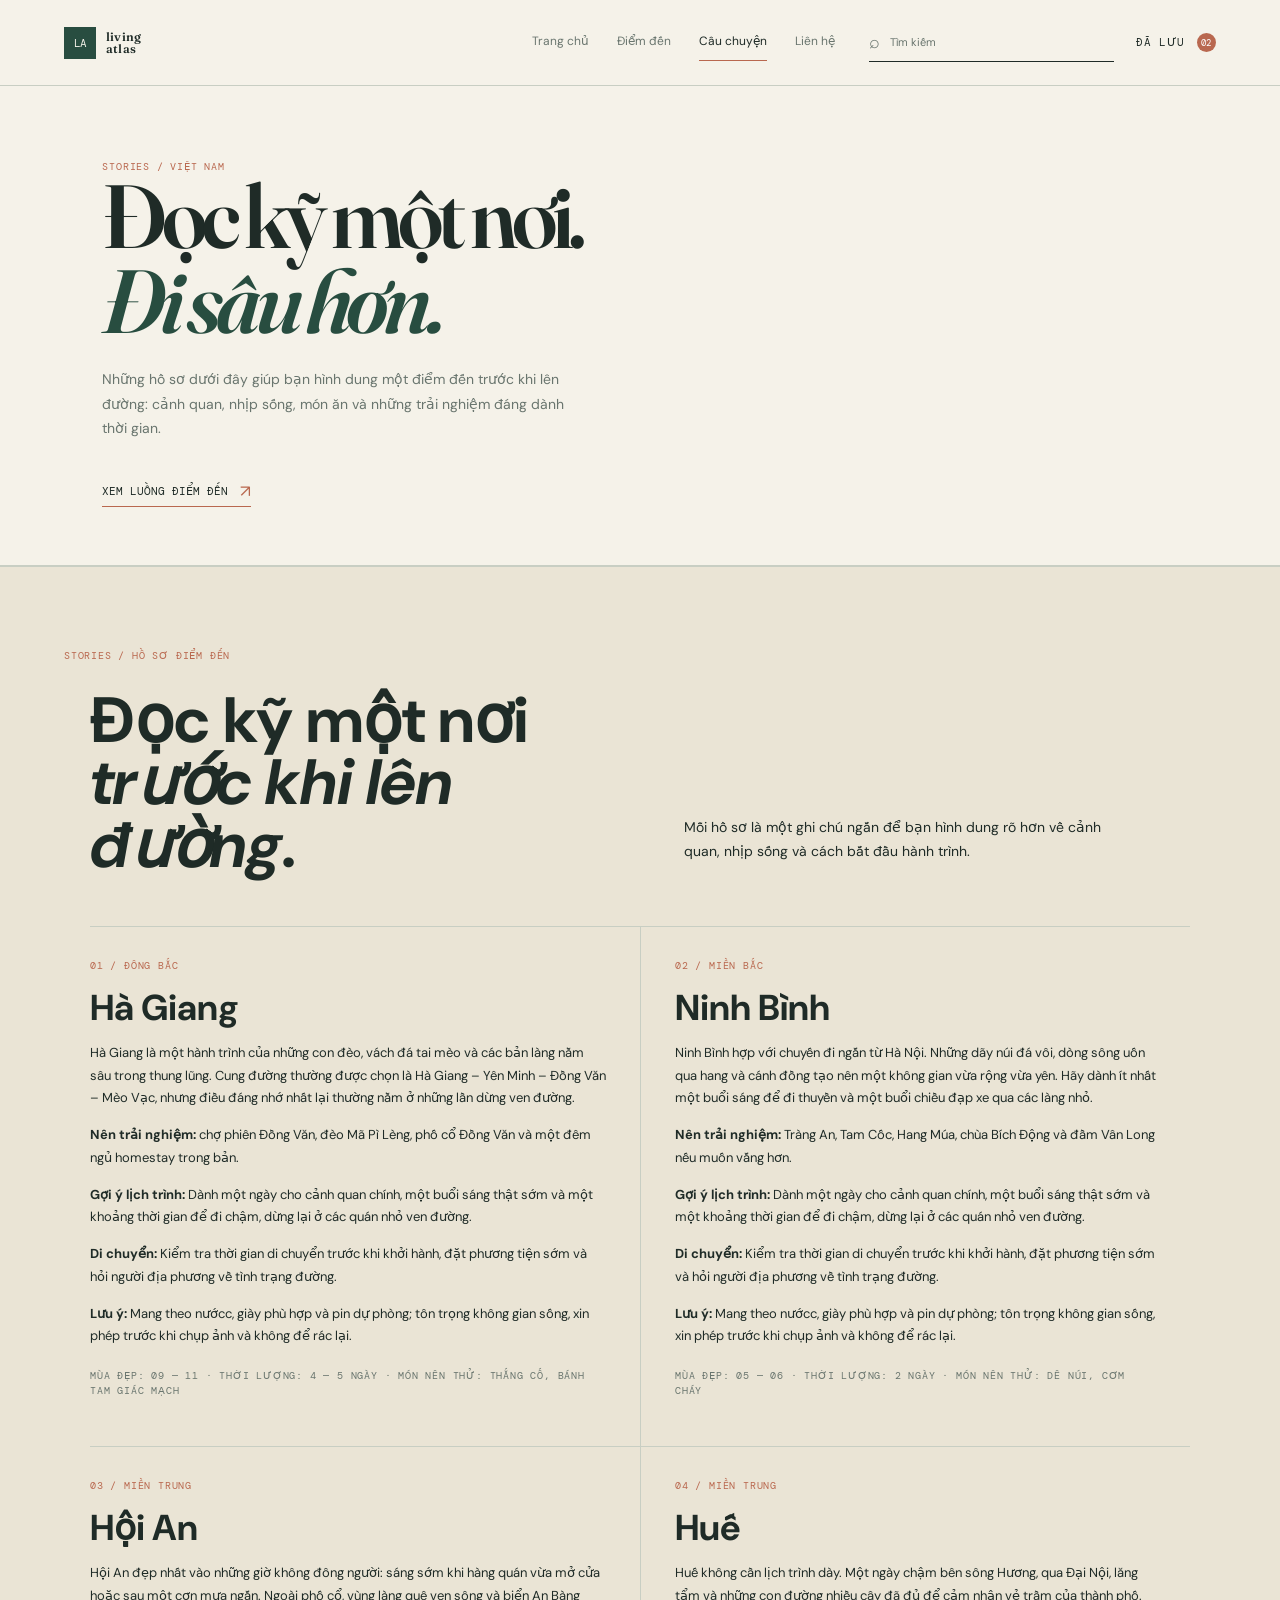
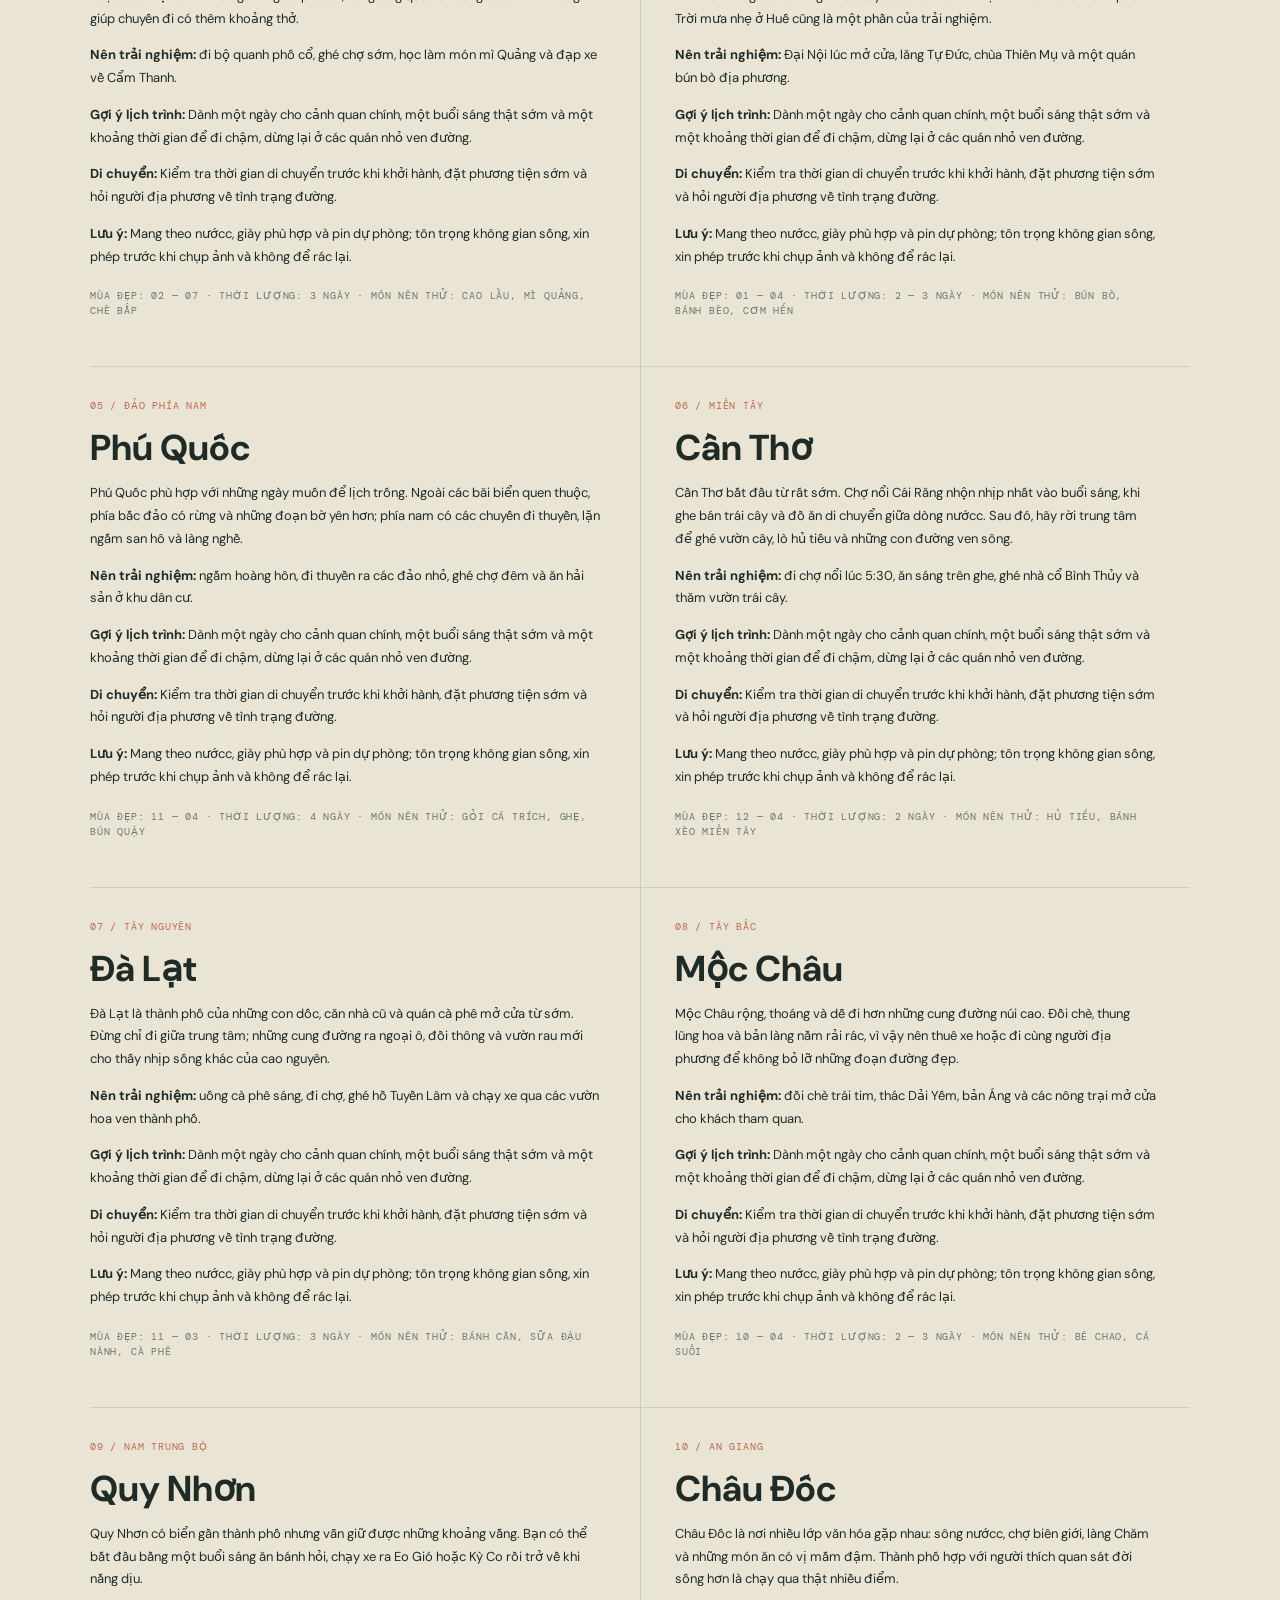
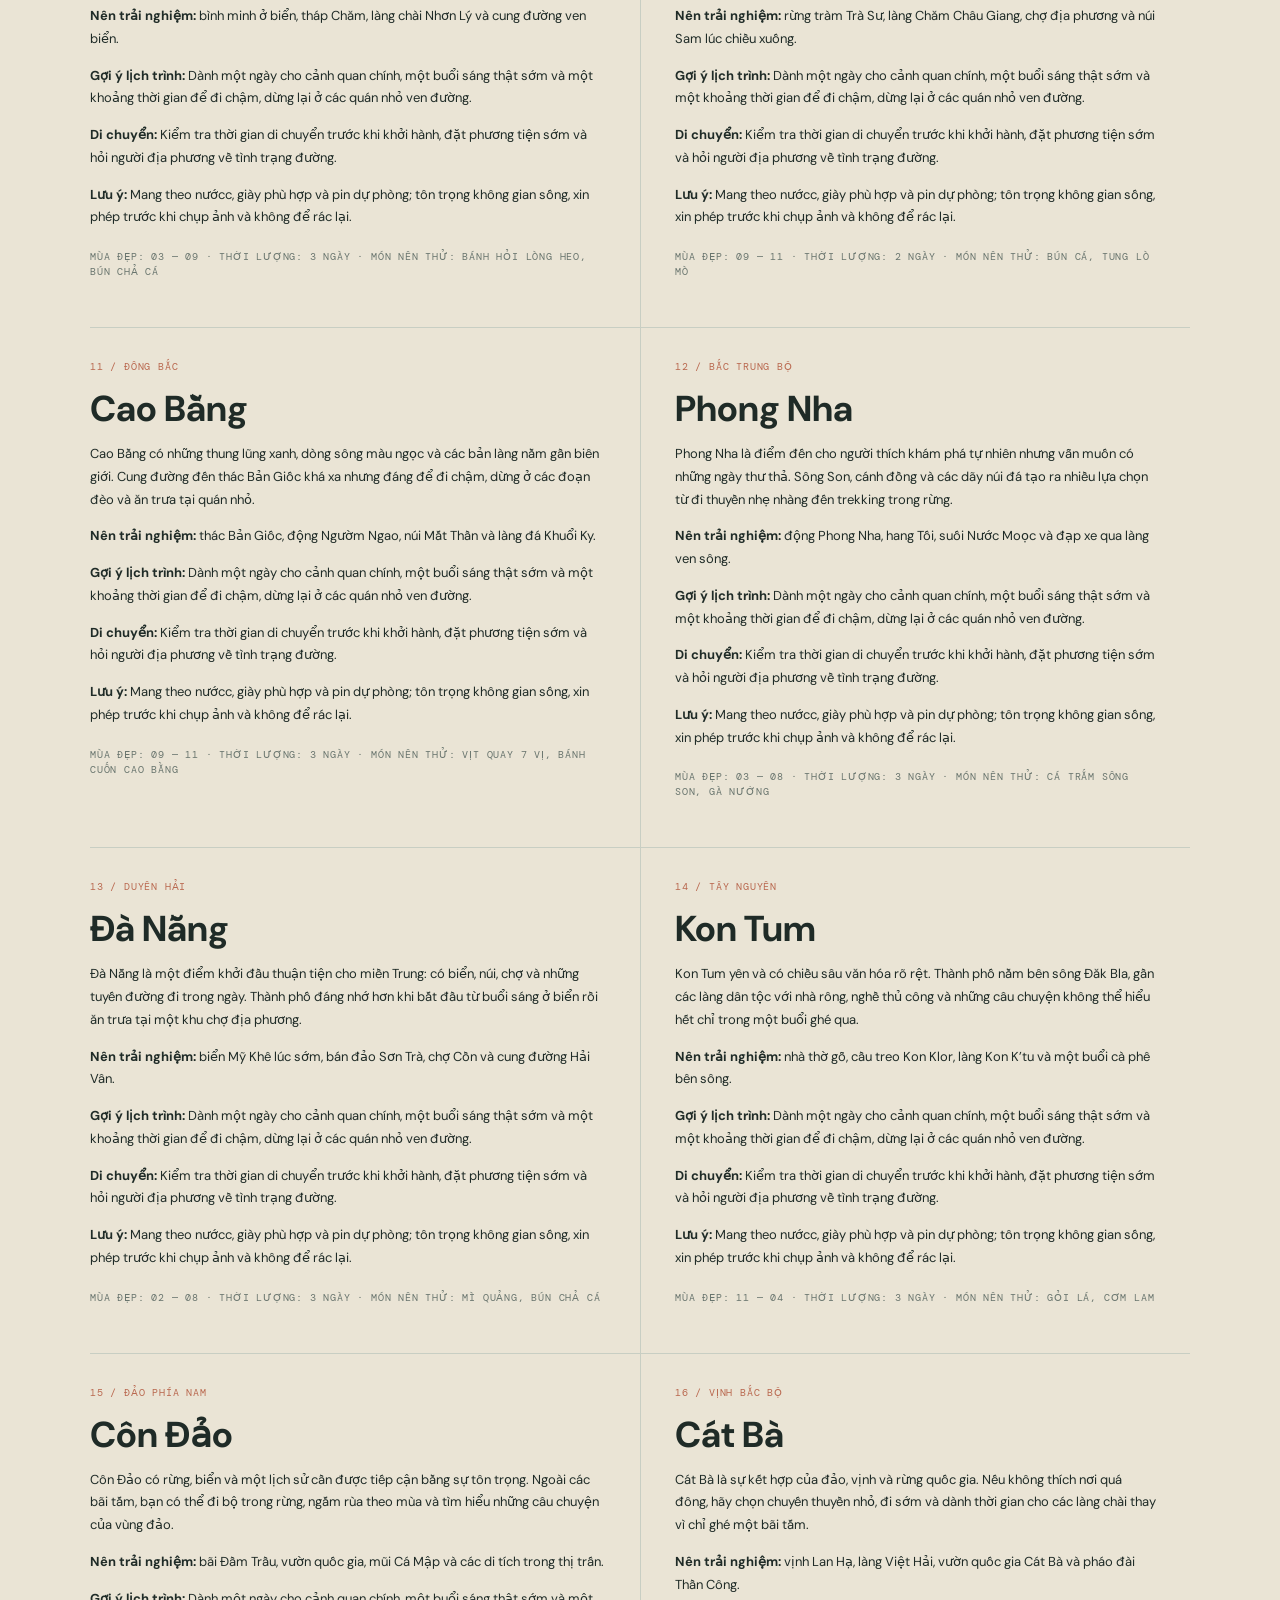
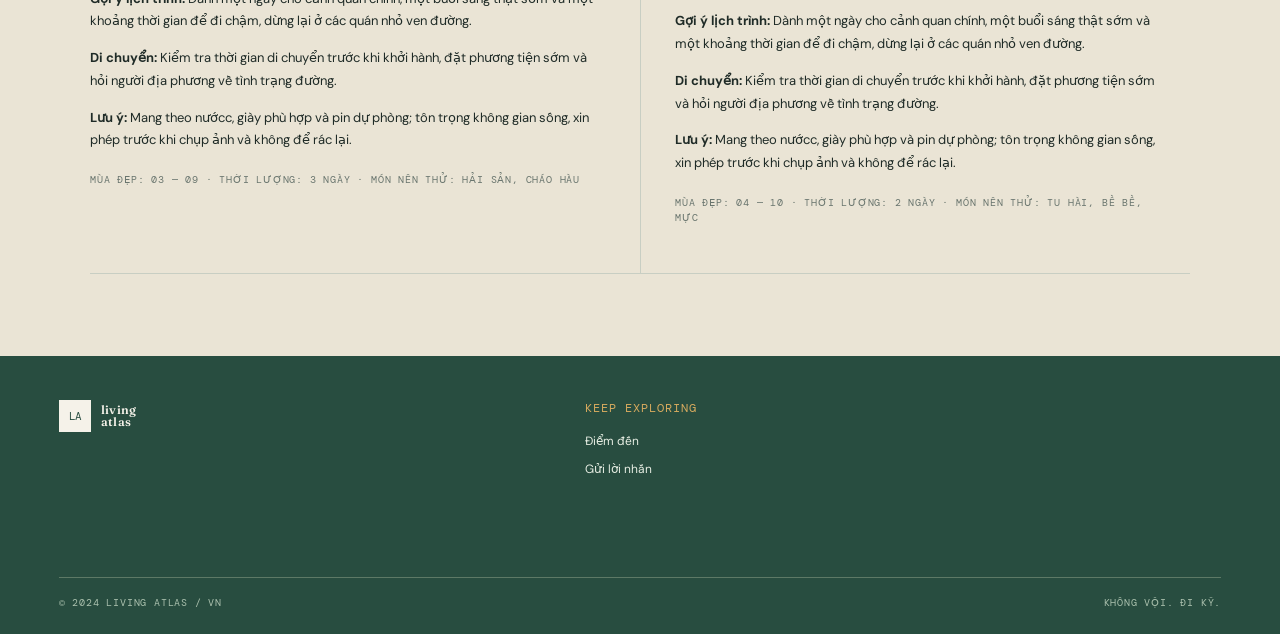
==== commit 4d302acf: "update" ====
--- a/about.html
+++ b/about.html
@@ -2,21 +2,21 @@
     <div class="section-label mono">STORIES / HỒ SƠ ĐIỂM ĐẾN</div>
     <div class="details-intro"><h2>Đọc kỹ một nơi<br><em>trước khi lên đường.</em></h2><p>Mỗi hồ sơ là một ghi chú ngắn để bạn hình dung rõ hơn về cảnh quan, nhịp sống và cách bắt đầu hành trình.</p></div>
     <div class="details-list">
-      <article id="detail-ha-giang"><span class="mono">01 / ĐÔNG BẮC</span><h3>Hà Giang</h3><p>Hà Giang là một hành trình của những con đèo, vách đá tai mèo và các bản làng nằm sâu trong thung lũng. Cung đường thường được chọn là Hà Giang – Yên Minh – Đồng Văn – Mèo Vạc, nhưng điều đáng nhớ nhất lại thường nằm ở những lần dừng ven đường.</p><p><strong>Nên trải nghiệm:</strong> chợ phiên Đồng Văn, đèo Mã Pì Lèng, phố cổ Đồng Văn và một đêm ngủ homestay trong bản.</p><p><strong>Gợi ý lịch trình:</strong> Dành một ngày cho cảnh quan chính, một buổi sáng thật sớm và một khoảng thời gian để đi chậm, dừng lại ở các quán nhỏ ven đường.</p><p><strong>Di chuyển:</strong> Kiểm tra thời gian di chuyển trước khi khởi hành, đặt phương tiện sớm và hỏi người đị phương về tình trạng đường.</p><p><strong>Lưu ý:</strong> Mang theo nướcc, giày phù hợp và pin dự phòng; tôn trọng không gian sống, xin phép trước khi chụp ảnh và không để rác lại.</p><p class="detail-meta mono">MÙA ĐẸP: 09 — 11 · THỜI LƯỢNG: 4 — 5 NGÀY · MÓN NÊN THỬ: thắng cố, bánh tam giác mạch</p></article>
-      <article id="detail-ninh-binh"><span class="mono">02 / MIỀN BẮC</span><h3>Ninh Bình</h3><p>Ninh Bình hợp với chuyến đi ngắn từ Hà Nội. Những dãy núi đá vôi, dòng sông uốn qua hang và cánh đồng tạo nên một không gian vừa rộng vừa yên. Hãy dành ít nhất một buổi sáng để đi thuyền và một buổi chiều đạp xe qua các làng nhỏ.</p><p><strong>Nên trải nghiệm:</strong> Tràng An, Tam Cốc, Hang Múa, chùa Bích Động và đầm Vân Long nếu muốn vắng hơn.</p><p><strong>Gợi ý lịch trình:</strong> Dành một ngày cho cảnh quan chính, một buổi sáng thật sớm và một khoảng thời gian để đi chậm, dừng lại ở các quán nhỏ ven đường.</p><p><strong>Di chuyển:</strong> Kiểm tra thời gian di chuyển trước khi khởi hành, đặt phương tiện sớm và hỏi người đị phương về tình trạng đường.</p><p><strong>Lưu ý:</strong> Mang theo nướcc, giày phù hợp và pin dự phòng; tôn trọng không gian sống, xin phép trước khi chụp ảnh và không để rác lại.</p><p class="detail-meta mono">MÙA ĐẸP: 05 — 06 · THỜI LƯỢNG: 2 NGÀY · MÓN NÊN THỬ: dê núi, cơm cháy</p></article>
-      <article id="detail-hoi-an"><span class="mono">03 / MIỀN TRUNG</span><h3>Hội An</h3><p>Hội An đẹp nhất vào những giờ không đông người: sáng sớm khi hàng quán vừa mở cửa hoặc sau một cơn mưa ngắn. Ngoài phố cổ, vùng làng quê ven sông và biển An Bàng giúp chuyến đi có thêm khoảng thở.</p><p><strong>Nên trải nghiệm:</strong> đi bộ quanh phố cổ, ghé chợ sớm, học làm món mì Quảng và đạp xe về Cẩm Thanh.</p><p><strong>Gợi ý lịch trình:</strong> Dành một ngày cho cảnh quan chính, một buổi sáng thật sớm và một khoảng thời gian để đi chậm, dừng lại ở các quán nhỏ ven đường.</p><p><strong>Di chuyển:</strong> Kiểm tra thời gian di chuyển trước khi khởi hành, đặt phương tiện sớm và hỏi người đị phương về tình trạng đường.</p><p><strong>Lưu ý:</strong> Mang theo nướcc, giày phù hợp và pin dự phòng; tôn trọng không gian sống, xin phép trước khi chụp ảnh và không để rác lại.</p><p class="detail-meta mono">MÙA ĐẸP: 02 — 07 · THỜI LƯỢNG: 3 NGÀY · MÓN NÊN THỬ: cao lầu, mì Quảng, chè bắp</p></article>
-      <article id="detail-hue"><span class="mono">04 / MIỀN TRUNG</span><h3>Huế</h3><p>Huế không cần lịch trình dày. Một ngày chậm bên sông Hương, qua Đại Nội, lăng tẩm và những con đường nhiều cây đã đủ để cảm nhận vẻ trầm của thành phố. Trời mưa nhẹ ở Huế cũng là một phần của trải nghiệm.</p><p><strong>Nên trải nghiệm:</strong> Đại Nội lúc mở cửa, lăng Tự Đức, chùa Thiên Mụ và một quán bún bò địa phương.</p><p><strong>Gợi ý lịch trình:</strong> Dành một ngày cho cảnh quan chính, một buổi sáng thật sớm và một khoảng thời gian để đi chậm, dừng lại ở các quán nhỏ ven đường.</p><p><strong>Di chuyển:</strong> Kiểm tra thời gian di chuyển trước khi khởi hành, đặt phương tiện sớm và hỏi người đị phương về tình trạng đường.</p><p><strong>Lưu ý:</strong> Mang theo nướcc, giày phù hợp và pin dự phòng; tôn trọng không gian sống, xin phép trước khi chụp ảnh và không để rác lại.</p><p class="detail-meta mono">MÙA ĐẸP: 01 — 04 · THỜI LƯỢNG: 2 — 3 NGÀY · MÓN NÊN THỬ: bún bò, bánh bèo, cơm hến</p></article>
-      <article id="detail-phu-quoc"><span class="mono">05 / ĐẢO PHÍA NAM</span><h3>Phú Quốc</h3><p>Phú Quốc phù hợp với những ngày muốn để lịch trống. Ngoài các bãi biển quen thuộc, phía bắc đảo có rừng và những đoạn bờ yên hơn; phía nam có các chuyến đi thuyền, lặn ngắm san hô và làng nghề.</p><p><strong>Nên trải nghiệm:</strong> ngắm hoàng hôn, đi thuyền ra các đảo nhỏ, ghé chợ đêm và ăn hải sản ở khu dân cư.</p><p><strong>Gợi ý lịch trình:</strong> Dành một ngày cho cảnh quan chính, một buổi sáng thật sớm và một khoảng thời gian để đi chậm, dừng lại ở các quán nhỏ ven đường.</p><p><strong>Di chuyển:</strong> Kiểm tra thời gian di chuyển trước khi khởi hành, đặt phương tiện sớm và hỏi người đị phương về tình trạng đường.</p><p><strong>Lưu ý:</strong> Mang theo nướcc, giày phù hợp và pin dự phòng; tôn trọng không gian sống, xin phép trước khi chụp ảnh và không để rác lại.</p><p class="detail-meta mono">MÙA ĐẸP: 11 — 04 · THỜI LƯỢNG: 4 NGÀY · MÓN NÊN THỬ: gỏi cá trích, ghẹ, bún quậy</p></article>
-      <article id="detail-can-tho"><span class="mono">06 / MIỀN TÂY</span><h3>Cần Thơ</h3><p>Cần Thơ bắt đầu từ rất sớm. Chợ nổi Cái Răng nhộn nhịp nhất vào buổi sáng, khi ghe bán trái cây và đồ ăn di chuyển giữa dòng nướcc. Sau đó, hãy rời trung tâm để ghé vườn cây, lò hủ tiếu và những con đường ven sông.</p><p><strong>Nên trải nghiệm:</strong> đi chợ nổi lúc 5:30, ăn sáng trên ghe, ghé nhà cổ Bình Thủy và thăm vườn trái cây.</p><p><strong>Gợi ý lịch trình:</strong> Dành một ngày cho cảnh quan chính, một buổi sáng thật sớm và một khoảng thời gian để đi chậm, dừng lại ở các quán nhỏ ven đường.</p><p><strong>Di chuyển:</strong> Kiểm tra thời gian di chuyển trước khi khởi hành, đặt phương tiện sớm và hỏi người đị phương về tình trạng đường.</p><p><strong>Lưu ý:</strong> Mang theo nướcc, giày phù hợp và pin dự phòng; tôn trọng không gian sống, xin phép trước khi chụp ảnh và không để rác lại.</p><p class="detail-meta mono">MÙA ĐẸP: 12 — 04 · THỜI LƯỢNG: 2 NGÀY · MÓN NÊN THỬ: hủ tiếu, bánh xèo miền Tây</p></article>
-      <article id="detail-da-lat"><span class="mono">07 / TÂY NGUYÊN</span><h3>Đà Lạt</h3><p>Đà Lạt là thành phố của những con dốc, căn nhà cũ và quán cà phê mở cửa từ sớm. Đừng chỉ đi giữa trung tâm; những cung đường ra ngoại ô, đồi thông và vườn rau mới cho thấy nhịp sống khác của cao nguyên.</p><p><strong>Nên trải nghiệm:</strong> uống cà phê sáng, đi chợ, ghé hồ Tuyền Lâm và chạy xe qua các vườn hoa ven thành phố.</p><p><strong>Gợi ý lịch trình:</strong> Dành một ngày cho cảnh quan chính, một buổi sáng thật sớm và một khoảng thời gian để đi chậm, dừng lại ở các quán nhỏ ven đường.</p><p><strong>Di chuyển:</strong> Kiểm tra thời gian di chuyển trước khi khởi hành, đặt phương tiện sớm và hỏi người đị phương về tình trạng đường.</p><p><strong>Lưu ý:</strong> Mang theo nướcc, giày phù hợp và pin dự phòng; tôn trọng không gian sống, xin phép trước khi chụp ảnh và không để rác lại.</p><p class="detail-meta mono">MÙA ĐẸP: 11 — 03 · THỜI LƯỢNG: 3 NGÀY · MÓN NÊN THỬ: bánh căn, sữa đậu nành, cà phê</p></article>
-      <article id="detail-moc-chau"><span class="mono">08 / TÂY BẮC</span><h3>Mộc Châu</h3><p>Mộc Châu rộng, thoáng và dễ đi hơn những cung đường núi cao. Đồi chè, thung lũng hoa và bản làng nằm rải rác, vì vậy nên thuê xe hoặc đi cùng người địa phương để không bỏ lỡ những đoạn đường đẹp.</p><p><strong>Nên trải nghiệm:</strong> đồi chè trái tim, thác Dải Yếm, bản Áng và các nông trại mở cửa cho khách tham quan.</p><p><strong>Gợi ý lịch trình:</strong> Dành một ngày cho cảnh quan chính, một buổi sáng thật sớm và một khoảng thời gian để đi chậm, dừng lại ở các quán nhỏ ven đường.</p><p><strong>Di chuyển:</strong> Kiểm tra thời gian di chuyển trước khi khởi hành, đặt phương tiện sớm và hỏi người đị phương về tình trạng đường.</p><p><strong>Lưu ý:</strong> Mang theo nướcc, giày phù hợp và pin dự phòng; tôn trọng không gian sống, xin phép trước khi chụp ảnh và không để rác lại.</p><p class="detail-meta mono">MÙA ĐẸP: 10 — 04 · THỜI LƯỢNG: 2 — 3 NGÀY · MÓN NÊN THỬ: bê chao, cá suối</p></article>
-      <article id="detail-quy-nhon"><span class="mono">09 / NAM TRUNG BỘ</span><h3>Quy Nhơn</h3><p>Quy Nhơn có biển gần thành phố nhưng vẫn giữ được những khoảng vắng. Bạn có thể bắt đầu bằng một buổi sáng ăn bánh hỏi, chạy xe ra Eo Gió hoặc Kỳ Co rồi trở về khi nắng dịu.</p><p><strong>Nên trải nghiệm:</strong> bình minh ở biển, tháp Chăm, làng chài Nhơn Lý và cung đường ven biển.</p><p><strong>Gợi ý lịch trình:</strong> Dành một ngày cho cảnh quan chính, một buổi sáng thật sớm và một khoảng thời gian để đi chậm, dừng lại ở các quán nhỏ ven đường.</p><p><strong>Di chuyển:</strong> Kiểm tra thời gian di chuyển trước khi khởi hành, đặt phương tiện sớm và hỏi người đị phương về tình trạng đường.</p><p><strong>Lưu ý:</strong> Mang theo nướcc, giày phù hợp và pin dự phòng; tôn trọng không gian sống, xin phép trước khi chụp ảnh và không để rác lại.</p><p class="detail-meta mono">MÙA ĐẸP: 03 — 09 · THỜI LƯỢNG: 3 NGÀY · MÓN NÊN THỬ: bánh hỏi lòng heo, bún chả cá</p></article>
-      <article id="detail-chau-doc"><span class="mono">10 / AN GIANG</span><h3>Châu Đốc</h3><p>Châu Đốc là nơi nhiều lớp văn hóa gặp nhau: sông nướcc, chợ biên giới, làng Chăm và những món ăn có vị mắm đậm. Thành phố hợp với người thích quan sát đời sống hơn là chạy qua thật nhiều điểm.</p><p><strong>Nên trải nghiệm:</strong> rừng tràm Trà Sư, làng Chăm Châu Giang, chợ địa phương và núi Sam lúc chiều xuống.</p><p><strong>Gợi ý lịch trình:</strong> Dành một ngày cho cảnh quan chính, một buổi sáng thật sớm và một khoảng thời gian để đi chậm, dừng lại ở các quán nhỏ ven đường.</p><p><strong>Di chuyển:</strong> Kiểm tra thời gian di chuyển trước khi khởi hành, đặt phương tiện sớm và hỏi người đị phương về tình trạng đường.</p><p><strong>Lưu ý:</strong> Mang theo nướcc, giày phù hợp và pin dự phòng; tôn trọng không gian sống, xin phép trước khi chụp ảnh và không để rác lại.</p><p class="detail-meta mono">MÙA ĐẸP: 09 — 11 · THỜI LƯỢNG: 2 NGÀY · MÓN NÊN THỬ: bún cá, tung lò mò</p></article>
-      <article id="detail-cao-bang"><span class="mono">11 / ĐÔNG BẮC</span><h3>Cao Bằng</h3><p>Cao Bằng có những thung lũng xanh, dòng sông màu ngọc và các bản làng nằm gần biên giới. Cung đường đến thác Bản Giốc khá xa nhưng đáng để đi chậm, dừng ở các đoạn đèo và ăn trưa tại quán nhỏ.</p><p><strong>Nên trải nghiệm:</strong> thác Bản Giốc, động Ngườm Ngao, núi Mắt Thần và làng đá Khuổi Ky.</p><p><strong>Gợi ý lịch trình:</strong> Dành một ngày cho cảnh quan chính, một buổi sáng thật sớm và một khoảng thời gian để đi chậm, dừng lại ở các quán nhỏ ven đường.</p><p><strong>Di chuyển:</strong> Kiểm tra thời gian di chuyển trước khi khởi hành, đặt phương tiện sớm và hỏi người đị phương về tình trạng đường.</p><p><strong>Lưu ý:</strong> Mang theo nướcc, giày phù hợp và pin dự phòng; tôn trọng không gian sống, xin phép trước khi chụp ảnh và không để rác lại.</p><p class="detail-meta mono">MÙA ĐẸP: 09 — 11 · THỜI LƯỢNG: 3 NGÀY · MÓN NÊN THỬ: vịt quay 7 vị, bánh cuốn Cao Bằng</p></article>
-      <article id="detail-phong-nha"><span class="mono">12 / BẮC TRUNG BỘ</span><h3>Phong Nha</h3><p>Phong Nha là điểm đến cho người thích khám phá tự nhiên nhưng vẫn muốn có những ngày thư thả. Sông Son, cánh đồng và các dãy núi đá tạo ra nhiều lựa chọn từ đi thuyền nhẹ nhàng đến trekking trong rừng.</p><p><strong>Nên trải nghiệm:</strong> động Phong Nha, hang Tối, suối Nước Moọc và đạp xe qua làng ven sông.</p><p><strong>Gợi ý lịch trình:</strong> Dành một ngày cho cảnh quan chính, một buổi sáng thật sớm và một khoảng thời gian để đi chậm, dừng lại ở các quán nhỏ ven đường.</p><p><strong>Di chuyển:</strong> Kiểm tra thời gian di chuyển trước khi khởi hành, đặt phương tiện sớm và hỏi người đị phương về tình trạng đường.</p><p><strong>Lưu ý:</strong> Mang theo nướcc, giày phù hợp và pin dự phòng; tôn trọng không gian sống, xin phép trước khi chụp ảnh và không để rác lại.</p><p class="detail-meta mono">MÙA ĐẸP: 03 — 08 · THỜI LƯỢNG: 3 NGÀY · MÓN NÊN THỬ: cá trắm sông Son, gà nướcng</p></article>
-      <article id="detail-da-nang"><span class="mono">13 / DUYÊN HẢI</span><h3>Đà Nẵng</h3><p>Đà Nẵng là một điểm khởi đầu thuận tiện cho miền Trung: có biển, núi, chợ và những tuyến đường đi trong ngày. Thành phố đáng nhớ hơn khi bắt đầu từ buổi sáng ở biển rồi ăn trưa tại một khu chợ địa phương.</p><p><strong>Nên trải nghiệm:</strong> biển Mỹ Khê lúc sớm, bán đảo Sơn Trà, chợ Cồn và cung đường Hải Vân.</p><p><strong>Gợi ý lịch trình:</strong> Dành một ngày cho cảnh quan chính, một buổi sáng thật sớm và một khoảng thời gian để đi chậm, dừng lại ở các quán nhỏ ven đường.</p><p><strong>Di chuyển:</strong> Kiểm tra thời gian di chuyển trước khi khởi hành, đặt phương tiện sớm và hỏi người đị phương về tình trạng đường.</p><p><strong>Lưu ý:</strong> Mang theo nướcc, giày phù hợp và pin dự phòng; tôn trọng không gian sống, xin phép trước khi chụp ảnh và không để rác lại.</p><p class="detail-meta mono">MÙA ĐẸP: 02 — 08 · THỜI LƯỢNG: 3 NGÀY · MÓN NÊN THỬ: mì Quảng, bún chả cá</p></article>
-      <article id="detail-kon-tum"><span class="mono">14 / TÂY NGUYÊN</span><h3>Kon Tum</h3><p>Kon Tum yên và có chiều sâu văn hóa rõ rệt. Thành phố nằm bên sông Đăk Bla, gần các làng dân tộc với nhà rông, nghề thủ công và những câu chuyện không thể hiểu hết chỉ trong một buổi ghé qua.</p><p><strong>Nên trải nghiệm:</strong> nhà thờ gỗ, cầu treo Kon Klor, làng Kon K’tu và một buổi cà phê bên sông.</p><p><strong>Gợi ý lịch trình:</strong> Dành một ngày cho cảnh quan chính, một buổi sáng thật sớm và một khoảng thời gian để đi chậm, dừng lại ở các quán nhỏ ven đường.</p><p><strong>Di chuyển:</strong> Kiểm tra thời gian di chuyển trước khi khởi hành, đặt phương tiện sớm và hỏi người đị phương về tình trạng đường.</p><p><strong>Lưu ý:</strong> Mang theo nướcc, giày phù hợp và pin dự phòng; tôn trọng không gian sống, xin phép trước khi chụp ảnh và không để rác lại.</p><p class="detail-meta mono">MÙA ĐẸP: 11 — 04 · THỜI LƯỢNG: 3 NGÀY · MÓN NÊN THỬ: gỏi lá, cơm lam</p></article>
-      <article id="detail-con-dao"><span class="mono">15 / ĐẢO PHÍA NAM</span><h3>Côn Đảo</h3><p>Côn Đảo có rừng, biển và một lịch sử cần được tiếp cận bằng sự tôn trọng. Ngoài các bãi tắm, bạn có thể đi bộ trong rừng, ngắm rùa theo mùa và tìm hiểu những câu chuyện của vùng đảo.</p><p><strong>Nên trải nghiệm:</strong> bãi Đầm Trầu, vườn quốc gia, mũi Cá Mập và các di tích trong thị trấn.</p><p><strong>Gợi ý lịch trình:</strong> Dành một ngày cho cảnh quan chính, một buổi sáng thật sớm và một khoảng thời gian để đi chậm, dừng lại ở các quán nhỏ ven đường.</p><p><strong>Di chuyển:</strong> Kiểm tra thời gian di chuyển trước khi khởi hành, đặt phương tiện sớm và hỏi người đị phương về tình trạng đường.</p><p><strong>Lưu ý:</strong> Mang theo nướcc, giày phù hợp và pin dự phòng; tôn trọng không gian sống, xin phép trước khi chụp ảnh và không để rác lại.</p><p class="detail-meta mono">MÙA ĐẸP: 03 — 09 · THỜI LƯỢNG: 3 NGÀY · MÓN NÊN THỬ: hải sản, cháo hàu</p></article>
-      <article id="detail-cat-ba"><span class="mono">16 / VỊNH BẮC BỘ</span><h3>Cát Bà</h3><p>Cát Bà là sự kết hợp của đảo, vịnh và rừng quốc gia. Nếu không thích nơi quá đông, hãy chọn chuyến thuyền nhỏ, đi sớm và dành thời gian cho các làng chài thay vì chỉ ghé một bãi tắm.</p><p><strong>Nên trải nghiệm:</strong> vịnh Lan Hạ, làng Việt Hải, vườn quốc gia Cát Bà và pháo đài Thần Công.</p><p><strong>Gợi ý lịch trình:</strong> Dành một ngày cho cảnh quan chính, một buổi sáng thật sớm và một khoảng thời gian để đi chậm, dừng lại ở các quán nhỏ ven đường.</p><p><strong>Di chuyển:</strong> Kiểm tra thời gian di chuyển trước khi khởi hành, đặt phương tiện sớm và hỏi người đị phương về tình trạng đường.</p><p><strong>Lưu ý:</strong> Mang theo nướcc, giày phù hợp và pin dự phòng; tôn trọng không gian sống, xin phép trước khi chụp ảnh và không để rác lại.</p><p class="detail-meta mono">MÙA ĐẸP: 04 — 10 · THỜI LƯỢNG: 2 NGÀY · MÓN NÊN THỬ: tu hài, bề bề, mực</p></article>
+      <article id="detail-ha-giang"><span class="mono">01 / ĐÔNG BẮC</span><h3>Hà Giang</h3><p>Hà Giang là một hành trình của những con đèo, vách đá tai mèo và các bản làng nằm sâu trong thung lũng. Cung đường thường được chọn là Hà Giang – Yên Minh – Đồng Văn – Mèo Vạc, nhưng điều đáng nhớ nhất lại thường nằm ở những lần dừng ven đường.</p><p><strong>Nên trải nghiệm:</strong> chợ phiên Đồng Văn, đèo Mã Pì Lèng, phố cổ Đồng Văn và một đêm ngủ homestay trong bản.</p><p><strong>Gợi ý lịch trình:</strong> Dành một ngày cho cảnh quan chính, một buổi sáng thật sớm và một khoảng thời gian để đi chậm, dừng lại ở các quán nhỏ ven đường.</p><p><strong>Di chuyển:</strong> Kiểm tra thời gian di chuyển trước khi khởi hành, đặt phương tiện sớm và hỏi người địa phương về tình trạng đường.</p><p><strong>Lưu ý:</strong> Mang theo nướcc, giày phù hợp và pin dự phòng; tôn trọng không gian sống, xin phép trước khi chụp ảnh và không để rác lại.</p><p class="detail-meta mono">MÙA ĐẸP: 09 — 11 · THỜI LƯỢNG: 4 — 5 NGÀY · MÓN NÊN THỬ: thắng cố, bánh tam giác mạch</p></article>
+      <article id="detail-ninh-binh"><span class="mono">02 / MIỀN BẮC</span><h3>Ninh Bình</h3><p>Ninh Bình hợp với chuyến đi ngắn từ Hà Nội. Những dãy núi đá vôi, dòng sông uốn qua hang và cánh đồng tạo nên một không gian vừa rộng vừa yên. Hãy dành ít nhất một buổi sáng để đi thuyền và một buổi chiều đạp xe qua các làng nhỏ.</p><p><strong>Nên trải nghiệm:</strong> Tràng An, Tam Cốc, Hang Múa, chùa Bích Động và đầm Vân Long nếu muốn vắng hơn.</p><p><strong>Gợi ý lịch trình:</strong> Dành một ngày cho cảnh quan chính, một buổi sáng thật sớm và một khoảng thời gian để đi chậm, dừng lại ở các quán nhỏ ven đường.</p><p><strong>Di chuyển:</strong> Kiểm tra thời gian di chuyển trước khi khởi hành, đặt phương tiện sớm và hỏi người địa phương về tình trạng đường.</p><p><strong>Lưu ý:</strong> Mang theo nướcc, giày phù hợp và pin dự phòng; tôn trọng không gian sống, xin phép trước khi chụp ảnh và không để rác lại.</p><p class="detail-meta mono">MÙA ĐẸP: 05 — 06 · THỜI LƯỢNG: 2 NGÀY · MÓN NÊN THỬ: dê núi, cơm cháy</p></article>
+      <article id="detail-hoi-an"><span class="mono">03 / MIỀN TRUNG</span><h3>Hội An</h3><p>Hội An đẹp nhất vào những giờ không đông người: sáng sớm khi hàng quán vừa mở cửa hoặc sau một cơn mưa ngắn. Ngoài phố cổ, vùng làng quê ven sông và biển An Bàng giúp chuyến đi có thêm khoảng thở.</p><p><strong>Nên trải nghiệm:</strong> đi bộ quanh phố cổ, ghé chợ sớm, học làm món mì Quảng và đạp xe về Cẩm Thanh.</p><p><strong>Gợi ý lịch trình:</strong> Dành một ngày cho cảnh quan chính, một buổi sáng thật sớm và một khoảng thời gian để đi chậm, dừng lại ở các quán nhỏ ven đường.</p><p><strong>Di chuyển:</strong> Kiểm tra thời gian di chuyển trước khi khởi hành, đặt phương tiện sớm và hỏi người địa phương về tình trạng đường.</p><p><strong>Lưu ý:</strong> Mang theo nướcc, giày phù hợp và pin dự phòng; tôn trọng không gian sống, xin phép trước khi chụp ảnh và không để rác lại.</p><p class="detail-meta mono">MÙA ĐẸP: 02 — 07 · THỜI LƯỢNG: 3 NGÀY · MÓN NÊN THỬ: cao lầu, mì Quảng, chè bắp</p></article>
+      <article id="detail-hue"><span class="mono">04 / MIỀN TRUNG</span><h3>Huế</h3><p>Huế không cần lịch trình dày. Một ngày chậm bên sông Hương, qua Đại Nội, lăng tẩm và những con đường nhiều cây đã đủ để cảm nhận vẻ trầm của thành phố. Trời mưa nhẹ ở Huế cũng là một phần của trải nghiệm.</p><p><strong>Nên trải nghiệm:</strong> Đại Nội lúc mở cửa, lăng Tự Đức, chùa Thiên Mụ và một quán bún bò địa phương.</p><p><strong>Gợi ý lịch trình:</strong> Dành một ngày cho cảnh quan chính, một buổi sáng thật sớm và một khoảng thời gian để đi chậm, dừng lại ở các quán nhỏ ven đường.</p><p><strong>Di chuyển:</strong> Kiểm tra thời gian di chuyển trước khi khởi hành, đặt phương tiện sớm và hỏi người địa phương về tình trạng đường.</p><p><strong>Lưu ý:</strong> Mang theo nướcc, giày phù hợp và pin dự phòng; tôn trọng không gian sống, xin phép trước khi chụp ảnh và không để rác lại.</p><p class="detail-meta mono">MÙA ĐẸP: 01 — 04 · THỜI LƯỢNG: 2 — 3 NGÀY · MÓN NÊN THỬ: bún bò, bánh bèo, cơm hến</p></article>
+      <article id="detail-phu-quoc"><span class="mono">05 / ĐẢO PHÍA NAM</span><h3>Phú Quốc</h3><p>Phú Quốc phù hợp với những ngày muốn để lịch trống. Ngoài các bãi biển quen thuộc, phía bắc đảo có rừng và những đoạn bờ yên hơn; phía nam có các chuyến đi thuyền, lặn ngắm san hô và làng nghề.</p><p><strong>Nên trải nghiệm:</strong> ngắm hoàng hôn, đi thuyền ra các đảo nhỏ, ghé chợ đêm và ăn hải sản ở khu dân cư.</p><p><strong>Gợi ý lịch trình:</strong> Dành một ngày cho cảnh quan chính, một buổi sáng thật sớm và một khoảng thời gian để đi chậm, dừng lại ở các quán nhỏ ven đường.</p><p><strong>Di chuyển:</strong> Kiểm tra thời gian di chuyển trước khi khởi hành, đặt phương tiện sớm và hỏi người địa phương về tình trạng đường.</p><p><strong>Lưu ý:</strong> Mang theo nướcc, giày phù hợp và pin dự phòng; tôn trọng không gian sống, xin phép trước khi chụp ảnh và không để rác lại.</p><p class="detail-meta mono">MÙA ĐẸP: 11 — 04 · THỜI LƯỢNG: 4 NGÀY · MÓN NÊN THỬ: gỏi cá trích, ghẹ, bún quậy</p></article>
+      <article id="detail-can-tho"><span class="mono">06 / MIỀN TÂY</span><h3>Cần Thơ</h3><p>Cần Thơ bắt đầu từ rất sớm. Chợ nổi Cái Răng nhộn nhịp nhất vào buổi sáng, khi ghe bán trái cây và đồ ăn di chuyển giữa dòng nướcc. Sau đó, hãy rời trung tâm để ghé vườn cây, lò hủ tiếu và những con đường ven sông.</p><p><strong>Nên trải nghiệm:</strong> đi chợ nổi lúc 5:30, ăn sáng trên ghe, ghé nhà cổ Bình Thủy và thăm vườn trái cây.</p><p><strong>Gợi ý lịch trình:</strong> Dành một ngày cho cảnh quan chính, một buổi sáng thật sớm và một khoảng thời gian để đi chậm, dừng lại ở các quán nhỏ ven đường.</p><p><strong>Di chuyển:</strong> Kiểm tra thời gian di chuyển trước khi khởi hành, đặt phương tiện sớm và hỏi người địa phương về tình trạng đường.</p><p><strong>Lưu ý:</strong> Mang theo nướcc, giày phù hợp và pin dự phòng; tôn trọng không gian sống, xin phép trước khi chụp ảnh và không để rác lại.</p><p class="detail-meta mono">MÙA ĐẸP: 12 — 04 · THỜI LƯỢNG: 2 NGÀY · MÓN NÊN THỬ: hủ tiếu, bánh xèo miền Tây</p></article>
+      <article id="detail-da-lat"><span class="mono">07 / TÂY NGUYÊN</span><h3>Đà Lạt</h3><p>Đà Lạt là thành phố của những con dốc, căn nhà cũ và quán cà phê mở cửa từ sớm. Đừng chỉ đi giữa trung tâm; những cung đường ra ngoại ô, đồi thông và vườn rau mới cho thấy nhịp sống khác của cao nguyên.</p><p><strong>Nên trải nghiệm:</strong> uống cà phê sáng, đi chợ, ghé hồ Tuyền Lâm và chạy xe qua các vườn hoa ven thành phố.</p><p><strong>Gợi ý lịch trình:</strong> Dành một ngày cho cảnh quan chính, một buổi sáng thật sớm và một khoảng thời gian để đi chậm, dừng lại ở các quán nhỏ ven đường.</p><p><strong>Di chuyển:</strong> Kiểm tra thời gian di chuyển trước khi khởi hành, đặt phương tiện sớm và hỏi người địa phương về tình trạng đường.</p><p><strong>Lưu ý:</strong> Mang theo nướcc, giày phù hợp và pin dự phòng; tôn trọng không gian sống, xin phép trước khi chụp ảnh và không để rác lại.</p><p class="detail-meta mono">MÙA ĐẸP: 11 — 03 · THỜI LƯỢNG: 3 NGÀY · MÓN NÊN THỬ: bánh căn, sữa đậu nành, cà phê</p></article>
+      <article id="detail-moc-chau"><span class="mono">08 / TÂY BẮC</span><h3>Mộc Châu</h3><p>Mộc Châu rộng, thoáng và dễ đi hơn những cung đường núi cao. Đồi chè, thung lũng hoa và bản làng nằm rải rác, vì vậy nên thuê xe hoặc đi cùng người địa phương để không bỏ lỡ những đoạn đường đẹp.</p><p><strong>Nên trải nghiệm:</strong> đồi chè trái tim, thác Dải Yếm, bản Áng và các nông trại mở cửa cho khách tham quan.</p><p><strong>Gợi ý lịch trình:</strong> Dành một ngày cho cảnh quan chính, một buổi sáng thật sớm và một khoảng thời gian để đi chậm, dừng lại ở các quán nhỏ ven đường.</p><p><strong>Di chuyển:</strong> Kiểm tra thời gian di chuyển trước khi khởi hành, đặt phương tiện sớm và hỏi người địa phương về tình trạng đường.</p><p><strong>Lưu ý:</strong> Mang theo nướcc, giày phù hợp và pin dự phòng; tôn trọng không gian sống, xin phép trước khi chụp ảnh và không để rác lại.</p><p class="detail-meta mono">MÙA ĐẸP: 10 — 04 · THỜI LƯỢNG: 2 — 3 NGÀY · MÓN NÊN THỬ: bê chao, cá suối</p></article>
+      <article id="detail-quy-nhon"><span class="mono">09 / NAM TRUNG BỘ</span><h3>Quy Nhơn</h3><p>Quy Nhơn có biển gần thành phố nhưng vẫn giữ được những khoảng vắng. Bạn có thể bắt đầu bằng một buổi sáng ăn bánh hỏi, chạy xe ra Eo Gió hoặc Kỳ Co rồi trở về khi nắng dịu.</p><p><strong>Nên trải nghiệm:</strong> bình minh ở biển, tháp Chăm, làng chài Nhơn Lý và cung đường ven biển.</p><p><strong>Gợi ý lịch trình:</strong> Dành một ngày cho cảnh quan chính, một buổi sáng thật sớm và một khoảng thời gian để đi chậm, dừng lại ở các quán nhỏ ven đường.</p><p><strong>Di chuyển:</strong> Kiểm tra thời gian di chuyển trước khi khởi hành, đặt phương tiện sớm và hỏi người địa phương về tình trạng đường.</p><p><strong>Lưu ý:</strong> Mang theo nướcc, giày phù hợp và pin dự phòng; tôn trọng không gian sống, xin phép trước khi chụp ảnh và không để rác lại.</p><p class="detail-meta mono">MÙA ĐẸP: 03 — 09 · THỜI LƯỢNG: 3 NGÀY · MÓN NÊN THỬ: bánh hỏi lòng heo, bún chả cá</p></article>
+      <article id="detail-chau-doc"><span class="mono">10 / AN GIANG</span><h3>Châu Đốc</h3><p>Châu Đốc là nơi nhiều lớp văn hóa gặp nhau: sông nướcc, chợ biên giới, làng Chăm và những món ăn có vị mắm đậm. Thành phố hợp với người thích quan sát đời sống hơn là chạy qua thật nhiều điểm.</p><p><strong>Nên trải nghiệm:</strong> rừng tràm Trà Sư, làng Chăm Châu Giang, chợ địa phương và núi Sam lúc chiều xuống.</p><p><strong>Gợi ý lịch trình:</strong> Dành một ngày cho cảnh quan chính, một buổi sáng thật sớm và một khoảng thời gian để đi chậm, dừng lại ở các quán nhỏ ven đường.</p><p><strong>Di chuyển:</strong> Kiểm tra thời gian di chuyển trước khi khởi hành, đặt phương tiện sớm và hỏi người địa phương về tình trạng đường.</p><p><strong>Lưu ý:</strong> Mang theo nướcc, giày phù hợp và pin dự phòng; tôn trọng không gian sống, xin phép trước khi chụp ảnh và không để rác lại.</p><p class="detail-meta mono">MÙA ĐẸP: 09 — 11 · THỜI LƯỢNG: 2 NGÀY · MÓN NÊN THỬ: bún cá, tung lò mò</p></article>
+      <article id="detail-cao-bang"><span class="mono">11 / ĐÔNG BẮC</span><h3>Cao Bằng</h3><p>Cao Bằng có những thung lũng xanh, dòng sông màu ngọc và các bản làng nằm gần biên giới. Cung đường đến thác Bản Giốc khá xa nhưng đáng để đi chậm, dừng ở các đoạn đèo và ăn trưa tại quán nhỏ.</p><p><strong>Nên trải nghiệm:</strong> thác Bản Giốc, động Ngườm Ngao, núi Mắt Thần và làng đá Khuổi Ky.</p><p><strong>Gợi ý lịch trình:</strong> Dành một ngày cho cảnh quan chính, một buổi sáng thật sớm và một khoảng thời gian để đi chậm, dừng lại ở các quán nhỏ ven đường.</p><p><strong>Di chuyển:</strong> Kiểm tra thời gian di chuyển trước khi khởi hành, đặt phương tiện sớm và hỏi người địa phương về tình trạng đường.</p><p><strong>Lưu ý:</strong> Mang theo nướcc, giày phù hợp và pin dự phòng; tôn trọng không gian sống, xin phép trước khi chụp ảnh và không để rác lại.</p><p class="detail-meta mono">MÙA ĐẸP: 09 — 11 · THỜI LƯỢNG: 3 NGÀY · MÓN NÊN THỬ: vịt quay 7 vị, bánh cuốn Cao Bằng</p></article>
+      <article id="detail-phong-nha"><span class="mono">12 / BẮC TRUNG BỘ</span><h3>Phong Nha</h3><p>Phong Nha là điểm đến cho người thích khám phá tự nhiên nhưng vẫn muốn có những ngày thư thả. Sông Son, cánh đồng và các dãy núi đá tạo ra nhiều lựa chọn từ đi thuyền nhẹ nhàng đến trekking trong rừng.</p><p><strong>Nên trải nghiệm:</strong> động Phong Nha, hang Tối, suối Nước Moọc và đạp xe qua làng ven sông.</p><p><strong>Gợi ý lịch trình:</strong> Dành một ngày cho cảnh quan chính, một buổi sáng thật sớm và một khoảng thời gian để đi chậm, dừng lại ở các quán nhỏ ven đường.</p><p><strong>Di chuyển:</strong> Kiểm tra thời gian di chuyển trước khi khởi hành, đặt phương tiện sớm và hỏi người địa phương về tình trạng đường.</p><p><strong>Lưu ý:</strong> Mang theo nướcc, giày phù hợp và pin dự phòng; tôn trọng không gian sống, xin phép trước khi chụp ảnh và không để rác lại.</p><p class="detail-meta mono">MÙA ĐẸP: 03 — 08 · THỜI LƯỢNG: 3 NGÀY · MÓN NÊN THỬ: cá trắm sông Son, gà nướng</p></article>
+      <article id="detail-da-nang"><span class="mono">13 / DUYÊN HẢI</span><h3>Đà Nẵng</h3><p>Đà Nẵng là một điểm khởi đầu thuận tiện cho miền Trung: có biển, núi, chợ và những tuyến đường đi trong ngày. Thành phố đáng nhớ hơn khi bắt đầu từ buổi sáng ở biển rồi ăn trưa tại một khu chợ địa phương.</p><p><strong>Nên trải nghiệm:</strong> biển Mỹ Khê lúc sớm, bán đảo Sơn Trà, chợ Cồn và cung đường Hải Vân.</p><p><strong>Gợi ý lịch trình:</strong> Dành một ngày cho cảnh quan chính, một buổi sáng thật sớm và một khoảng thời gian để đi chậm, dừng lại ở các quán nhỏ ven đường.</p><p><strong>Di chuyển:</strong> Kiểm tra thời gian di chuyển trước khi khởi hành, đặt phương tiện sớm và hỏi người địa phương về tình trạng đường.</p><p><strong>Lưu ý:</strong> Mang theo nướcc, giày phù hợp và pin dự phòng; tôn trọng không gian sống, xin phép trước khi chụp ảnh và không để rác lại.</p><p class="detail-meta mono">MÙA ĐẸP: 02 — 08 · THỜI LƯỢNG: 3 NGÀY · MÓN NÊN THỬ: mì Quảng, bún chả cá</p></article>
+      <article id="detail-kon-tum"><span class="mono">14 / TÂY NGUYÊN</span><h3>Kon Tum</h3><p>Kon Tum yên và có chiều sâu văn hóa rõ rệt. Thành phố nằm bên sông Đăk Bla, gần các làng dân tộc với nhà rông, nghề thủ công và những câu chuyện không thể hiểu hết chỉ trong một buổi ghé qua.</p><p><strong>Nên trải nghiệm:</strong> nhà thờ gỗ, cầu treo Kon Klor, làng Kon K’tu và một buổi cà phê bên sông.</p><p><strong>Gợi ý lịch trình:</strong> Dành một ngày cho cảnh quan chính, một buổi sáng thật sớm và một khoảng thời gian để đi chậm, dừng lại ở các quán nhỏ ven đường.</p><p><strong>Di chuyển:</strong> Kiểm tra thời gian di chuyển trước khi khởi hành, đặt phương tiện sớm và hỏi người địa phương về tình trạng đường.</p><p><strong>Lưu ý:</strong> Mang theo nướcc, giày phù hợp và pin dự phòng; tôn trọng không gian sống, xin phép trước khi chụp ảnh và không để rác lại.</p><p class="detail-meta mono">MÙA ĐẸP: 11 — 04 · THỜI LƯỢNG: 3 NGÀY · MÓN NÊN THỬ: gỏi lá, cơm lam</p></article>
+      <article id="detail-con-dao"><span class="mono">15 / ĐẢO PHÍA NAM</span><h3>Côn Đảo</h3><p>Côn Đảo có rừng, biển và một lịch sử cần được tiếp cận bằng sự tôn trọng. Ngoài các bãi tắm, bạn có thể đi bộ trong rừng, ngắm rùa theo mùa và tìm hiểu những câu chuyện của vùng đảo.</p><p><strong>Nên trải nghiệm:</strong> bãi Đầm Trầu, vườn quốc gia, mũi Cá Mập và các di tích trong thị trấn.</p><p><strong>Gợi ý lịch trình:</strong> Dành một ngày cho cảnh quan chính, một buổi sáng thật sớm và một khoảng thời gian để đi chậm, dừng lại ở các quán nhỏ ven đường.</p><p><strong>Di chuyển:</strong> Kiểm tra thời gian di chuyển trước khi khởi hành, đặt phương tiện sớm và hỏi người địa phương về tình trạng đường.</p><p><strong>Lưu ý:</strong> Mang theo nướcc, giày phù hợp và pin dự phòng; tôn trọng không gian sống, xin phép trước khi chụp ảnh và không để rác lại.</p><p class="detail-meta mono">MÙA ĐẸP: 03 — 09 · THỜI LƯỢNG: 3 NGÀY · MÓN NÊN THỬ: hải sản, cháo hàu</p></article>
+      <article id="detail-cat-ba"><span class="mono">16 / VỊNH BẮC BỘ</span><h3>Cát Bà</h3><p>Cát Bà là sự kết hợp của đảo, vịnh và rừng quốc gia. Nếu không thích nơi quá đông, hãy chọn chuyến thuyền nhỏ, đi sớm và dành thời gian cho các làng chài thay vì chỉ ghé một bãi tắm.</p><p><strong>Nên trải nghiệm:</strong> vịnh Lan Hạ, làng Việt Hải, vườn quốc gia Cát Bà và pháo đài Thần Công.</p><p><strong>Gợi ý lịch trình:</strong> Dành một ngày cho cảnh quan chính, một buổi sáng thật sớm và một khoảng thời gian để đi chậm, dừng lại ở các quán nhỏ ven đường.</p><p><strong>Di chuyển:</strong> Kiểm tra thời gian di chuyển trước khi khởi hành, đặt phương tiện sớm và hỏi người địa phương về tình trạng đường.</p><p><strong>Lưu ý:</strong> Mang theo nướcc, giày phù hợp và pin dự phòng; tôn trọng không gian sống, xin phép trước khi chụp ảnh và không để rác lại.</p><p class="detail-meta mono">MÙA ĐẸP: 04 — 10 · THỜI LƯỢNG: 2 NGÀY · MÓN NÊN THỬ: tu hài, bề bề, mực</p></article>
     </div>
   </section></main><footer class="atlas-footer compact"><div class="footer-brand"><a class="atlas-mark" href="index.html"><span>LA</span><b>living<br>atlas</b></a></div><div><p class="mono footer-label">KEEP EXPLORING</p><a href="products.html">Điểm đến</a><a href="contact.html">Gửi lời nhắn</a></div><div class="footer-bottom mono"><span>© 2024 LIVING ATLAS / VN</span><span>Không vội. Đi kỹ.</span></div></footer></body></html>
